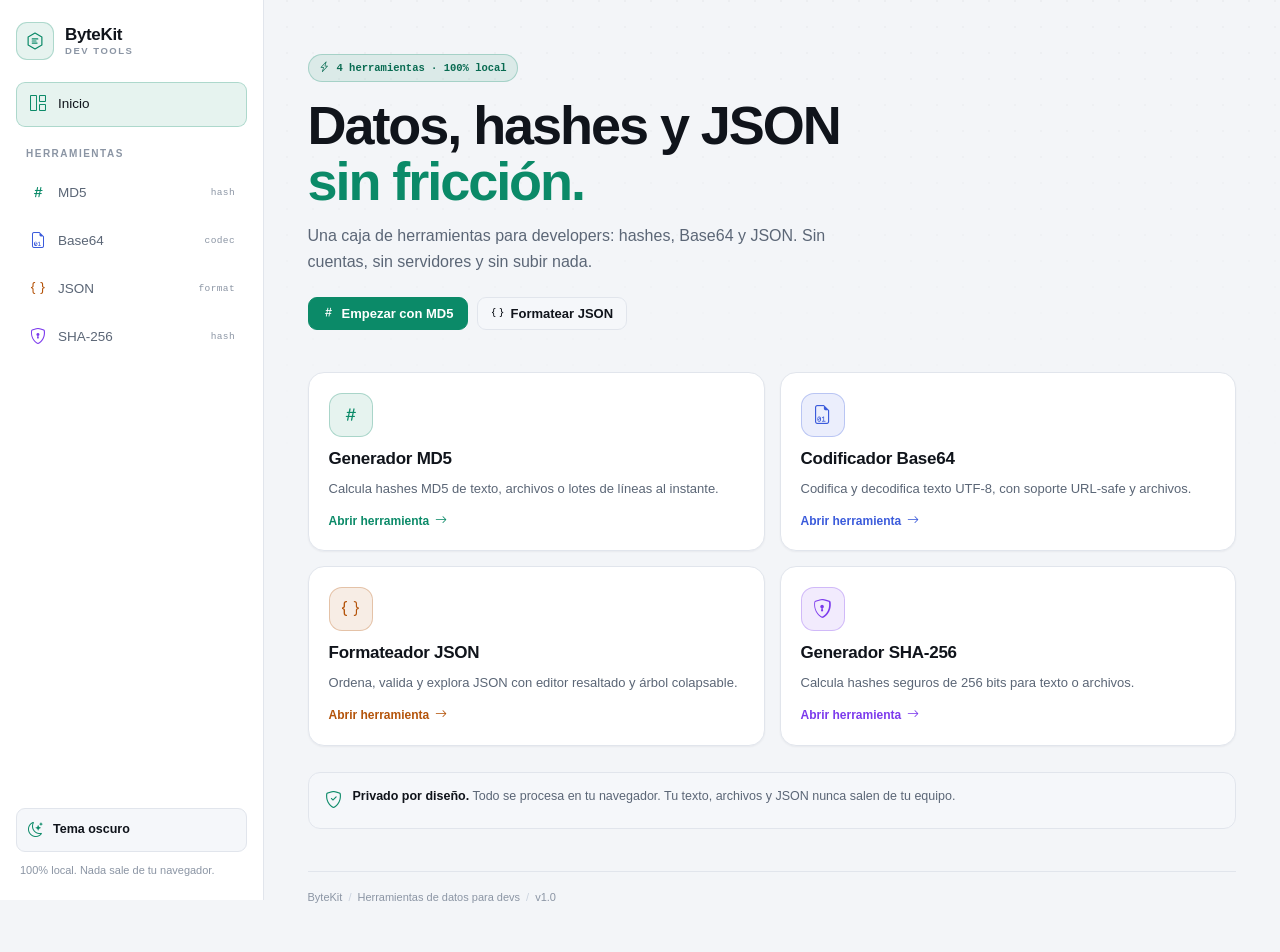
==== index.html @ 58269cba "terminado" ====
<!doctype html>
<html lang="es" data-bs-theme="dark">
<head>
  <meta charset="utf-8">
  <meta name="viewport" content="width=device-width, initial-scale=1">
  <title>ByteKit · Herramientas de datos para devs</title>
  <meta name="description" content="MD5, Base64, JSON y SHA-256 en una sola caja de herramientas. Rápida, privada y 100% en tu navegador.">
  <script>
    (function () {
      try {
        var t = localStorage.getItem('bytekit:theme');
        if (t !== 'dark' && t !== 'light') {
          t = window.matchMedia && window.matchMedia('(prefers-color-scheme: dark)').matches ? 'dark' : 'light';
        }
        document.documentElement.setAttribute('data-bs-theme', t);
      } catch (e) {}
    })();
  </script>
  <link rel="icon" href="assets/favicon.svg" type="image/svg+xml">
  <link href="https://cdn.jsdelivr.net/npm/bootstrap@5.3.3/dist/css/bootstrap.min.css" rel="stylesheet">
  <link href="https://cdn.jsdelivr.net/npm/bootstrap-icons@1.11.3/font/bootstrap-icons.min.css" rel="stylesheet">
  <link rel="stylesheet" href="assets/css/styles.css">
</head>
<body class="tool-home">
  <div class="app-shell">
    <aside class="app-sidebar offcanvas-lg offcanvas-start" tabindex="-1" id="sidebar" aria-label="Navegación principal">
      <div class="offcanvas-header">
        <a class="brand" href="index.html" aria-label="ByteKit inicio">
          <svg class="brand-logo" viewBox="0 0 64 64" aria-hidden="true">
            <path d="M32 9 52 20.5v23L32 55 12 43.5v-23L32 9Z" fill="none" stroke="currentColor" stroke-width="3.5" stroke-linejoin="round"/>
            <path d="M24 26h16M24 32h11M24 38h14" stroke="currentColor" stroke-width="3.5" stroke-linecap="round"/>
          </svg>
          <span class="brand-text">ByteKit<small>Dev tools</small></span>
        </a>
        <button type="button" class="btn-close ms-auto" data-bs-dismiss="offcanvas" data-bs-target="#sidebar" aria-label="Cerrar menú"></button>
      </div>
      <div class="offcanvas-body">
        <a class="brand d-none d-lg-flex" href="index.html" aria-label="ByteKit inicio">
          <svg class="brand-logo" viewBox="0 0 64 64" aria-hidden="true">
            <path d="M32 9 52 20.5v23L32 55 12 43.5v-23L32 9Z" fill="none" stroke="currentColor" stroke-width="3.5" stroke-linejoin="round"/>
            <path d="M24 26h16M24 32h11M24 38h14" stroke="currentColor" stroke-width="3.5" stroke-linecap="round"/>
          </svg>
          <span class="brand-text">ByteKit<small>Dev tools</small></span>
        </a>

        <nav class="tool-nav" aria-label="Herramientas">
          <a class="tool-link active" href="index.html" aria-current="page">
            <i class="bi bi-grid-1x2"></i><span>Inicio</span>
          </a>
          <div class="nav-label">Herramientas</div>
          <a class="tool-link tool-md5" href="md5.html">
            <i class="bi bi-hash"></i><span>MD5</span><span class="tool-tag">hash</span>
          </a>
          <a class="tool-link tool-base64" href="base64.html">
            <i class="bi bi-file-earmark-binary"></i><span>Base64</span><span class="tool-tag">codec</span>
          </a>
          <a class="tool-link tool-json" href="json.html">
            <i class="bi bi-braces"></i><span>JSON</span><span class="tool-tag">format</span>
          </a>
          <a class="tool-link tool-sha256" href="sha256.html">
            <i class="bi bi-shield-lock"></i><span>SHA-256</span><span class="tool-tag">hash</span>
          </a>
        </nav>

        <div class="sidebar-footer">
          <button class="theme-toggle" type="button" data-theme-toggle>
            <i class="bi bi-sun" data-theme-icon></i>
            <span data-theme-label>Tema claro</span>
          </button>
          <p class="sidebar-note">100% local. Nada sale de tu navegador.</p>
        </div>
      </div>
    </aside>

    <div class="mobile-topbar">
      <button class="icon-btn" type="button" data-bs-toggle="offcanvas" data-bs-target="#sidebar" aria-controls="sidebar" aria-label="Abrir menú">
        <i class="bi bi-list"></i>
      </button>
      <a class="brand-compact" href="index.html">ByteKit</a>
      <button class="icon-btn" type="button" data-theme-toggle aria-label="Cambiar tema">
        <i class="bi bi-sun" data-theme-icon></i>
      </button>
    </div>

    <main class="app-main">
      <section class="hub-hero">
        <span class="hub-kicker"><i class="bi bi-lightning-charge"></i> 4 herramientas · 100% local</span>
        <h1>Datos, hashes y JSON<br><span>sin fricción.</span></h1>
        <p>Una caja de herramientas para developers: hashes, Base64 y JSON. Sin cuentas, sin servidores y sin subir nada.</p>
        <div class="hub-actions">
          <a class="btn-accent" href="md5.html"><i class="bi bi-hash"></i> Empezar con MD5</a>
          <a class="btn-soft" href="json.html"><i class="bi bi-braces"></i> Formatear JSON</a>
        </div>
      </section>

      <section class="hub-grid" aria-label="Herramientas">
        <a class="hub-card tool-md5" href="md5.html">
          <span class="tool-icon"><i class="bi bi-hash"></i></span>
          <h2>Generador MD5</h2>
          <p>Calcula hashes MD5 de texto, archivos o lotes de líneas al instante.</p>
          <span class="hub-cta">Abrir herramienta <i class="bi bi-arrow-right"></i></span>
        </a>

        <a class="hub-card tool-base64" href="base64.html">
          <span class="tool-icon"><i class="bi bi-file-earmark-binary"></i></span>
          <h2>Codificador Base64</h2>
          <p>Codifica y decodifica texto UTF-8, con soporte URL-safe y archivos.</p>
          <span class="hub-cta">Abrir herramienta <i class="bi bi-arrow-right"></i></span>
        </a>

        <a class="hub-card tool-json" href="json.html">
          <span class="tool-icon"><i class="bi bi-braces"></i></span>
          <h2>Formateador JSON</h2>
          <p>Ordena, valida y explora JSON con editor resaltado y árbol colapsable.</p>
          <span class="hub-cta">Abrir herramienta <i class="bi bi-arrow-right"></i></span>
        </a>

        <a class="hub-card tool-sha256" href="sha256.html">
          <span class="tool-icon"><i class="bi bi-shield-lock"></i></span>
          <h2>Generador SHA-256</h2>
          <p>Calcula hashes seguros de 256 bits para texto o archivos.</p>
          <span class="hub-cta">Abrir herramienta <i class="bi bi-arrow-right"></i></span>
        </a>
      </section>

      <div class="privacy-strip">
        <i class="bi bi-shield-check"></i>
        <div><strong>Privado por diseño.</strong> Todo se procesa en tu navegador. Tu texto, archivos y JSON nunca salen de tu equipo.</div>
      </div>

      <footer class="app-footer">
        <span>ByteKit</span><span class="sep">/</span>
        <span>Herramientas de datos para devs</span><span class="sep">/</span>
        <span>v1.0</span>
      </footer>
    </main>
  </div>

  <script src="https://cdn.jsdelivr.net/npm/bootstrap@5.3.3/dist/js/bootstrap.bundle.min.js"></script>
  <script src="assets/js/common.js"></script>
</body>
</html>
---- assets/css/styles.css ----
/* =========================================================
   ByteKit · design tokens
   ========================================================= */
:root {
  --font-sans: -apple-system, BlinkMacSystemFont, "Segoe UI", Roboto,
    "Helvetica Neue", Arial, sans-serif;
  --font-mono: ui-monospace, SFMono-Regular, "SF Mono", Menlo, Consolas,
    "Liberation Mono", monospace;

  --bg: #f3f5f8;
  --surface: #ffffff;
  --surface-2: #f5f7fa;
  --surface-3: #eceff4;
  --border: #e1e5ec;
  --border-strong: #cbd3df;

  --text: #10141b;
  --muted: #5b6676;
  --faint: #8b95a4;

  --accent: #0b8a68;
  --accent-strong: #086b51;
  --accent-soft: rgba(11, 138, 104, 0.1);
  --accent-border: rgba(11, 138, 104, 0.26);
  --accent-contrast: #ffffff;

  --code-bg: #f7f9fc;

  --danger: #c92a2a;
  --danger-soft: rgba(201, 42, 42, 0.09);
  --danger-border: rgba(201, 42, 42, 0.24);

  --json-key: #0b6bcb;
  --json-string: #0b7a53;
  --json-number: #b45309;
  --json-bool: #7c3aed;
  --json-null: #6b7280;

  --grid-dot: rgba(16, 20, 27, 0.11);

  --shadow-sm: 0 1px 2px rgba(16, 24, 40, 0.05);
  --shadow-md: 0 18px 44px rgba(16, 24, 40, 0.11);

  --radius: 14px;
  --radius-sm: 10px;
}

[data-bs-theme="dark"] {
  --bg: #080a0e;
  --surface: #0f1218;
  --surface-2: #151922;
  --surface-3: #1c212b;
  --border: #232a35;
  --border-strong: #333c4a;

  --text: #e9edf3;
  --muted: #98a2b3;
  --faint: #6b7688;

  --accent: #2ee6a8;
  --accent-strong: #62f0c3;
  --accent-soft: rgba(46, 230, 168, 0.1);
  --accent-border: rgba(46, 230, 168, 0.27);
  --accent-contrast: #04130e;

  --code-bg: #0b0e13;

  --danger: #ff7b7b;
  --danger-soft: rgba(255, 123, 123, 0.1);
  --danger-border: rgba(255, 123, 123, 0.26);

  --json-key: #7cc4ff;
  --json-string: #5be3ad;
  --json-number: #ffc46b;
  --json-bool: #c3a6ff;
  --json-null: #98a2b3;

  --grid-dot: rgba(233, 237, 243, 0.09);

  --shadow-sm: 0 1px 2px rgba(0, 0, 0, 0.32);
  --shadow-md: 0 22px 54px rgba(0, 0, 0, 0.42);
}

/* Per-tool accents */
.tool-md5 {
  --tool: #0b8a68;
  --tool-soft: rgba(11, 138, 104, 0.1);
  --tool-border: rgba(11, 138, 104, 0.28);
}
.tool-base64 {
  --tool: #3b5bdb;
  --tool-soft: rgba(59, 91, 219, 0.1);
  --tool-border: rgba(59, 91, 219, 0.28);
}
.tool-json {
  --tool: #b45309;
  --tool-soft: rgba(180, 83, 9, 0.1);
  --tool-border: rgba(180, 83, 9, 0.28);
}
.tool-sha256 {
  --tool: #7c3aed;
  --tool-soft: rgba(124, 58, 237, 0.1);
  --tool-border: rgba(124, 58, 237, 0.28);
}

[data-bs-theme="dark"] .tool-md5 {
  --tool: #2ee6a8;
  --tool-soft: rgba(46, 230, 168, 0.11);
  --tool-border: rgba(46, 230, 168, 0.3);
}
[data-bs-theme="dark"] .tool-base64 {
  --tool: #8fa8ff;
  --tool-soft: rgba(143, 168, 255, 0.11);
  --tool-border: rgba(143, 168, 255, 0.3);
}
[data-bs-theme="dark"] .tool-json {
  --tool: #f5b544;
  --tool-soft: rgba(245, 181, 68, 0.1);
  --tool-border: rgba(245, 181, 68, 0.28);
}
[data-bs-theme="dark"] .tool-sha256 {
  --tool: #b49bff;
  --tool-soft: rgba(180, 155, 255, 0.11);
  --tool-border: rgba(180, 155, 255, 0.3);
}

/* =========================================================
   Base
   ========================================================= */
*,
*::before,
*::after {
  box-sizing: border-box;
}

html {
  scroll-behavior: smooth;
}

body {
  min-height: 100vh;
  margin: 0;
  background: var(--bg);
  color: var(--text);
  font-family: var(--font-sans);
  font-size: 15px;
  line-height: 1.55;
  -webkit-font-smoothing: antialiased;
  text-rendering: optimizeLegibility;
  overflow-x: hidden;
}

body::before {
  content: "";
  position: fixed;
  inset: 0;
  z-index: 0;
  pointer-events: none;
  background-image: radial-gradient(circle at 1px 1px, var(--grid-dot) 1px, transparent 0);
  background-size: 26px 26px;
  opacity: 0.34;
  -webkit-mask-image: linear-gradient(to bottom, rgba(0, 0, 0, 0.75), transparent 58%);
  mask-image: linear-gradient(to bottom, rgba(0, 0, 0, 0.75), transparent 58%);
}

::selection {
  background: var(--accent-soft);
  color: var(--text);
}

:focus-visible {
  outline: 2px solid var(--accent);
  outline-offset: 2px;
}

h1,
h2,
h3,
p {
  margin-top: 0;
}

a {
  color: var(--accent);
}

code,
kbd,
pre,
samp {
  font-family: var(--font-mono);
}

kbd {
  padding: 2px 6px;
  border: 1px solid var(--border);
  border-bottom-width: 2px;
  border-radius: 5px;
  background: var(--surface-2);
  color: var(--muted);
  font-size: 11px;
}

/* =========================================================
   Shell
   ========================================================= */
.app-shell {
  position: relative;
  z-index: 1;
  display: flex;
  min-height: 100vh;
}

.app-sidebar {
  width: 264px;
  flex: 0 0 264px;
  background: var(--surface) !important;
  border-right: 1px solid var(--border);
}

.app-sidebar .offcanvas-body {
  display: flex;
  flex-direction: column;
  gap: 22px;
  height: 100%;
  padding: 22px 16px;
}

.app-sidebar .offcanvas-header {
  display: none;
}

.brand {
  display: flex;
  align-items: center;
  gap: 11px;
  color: var(--text);
  text-decoration: none;
}

.brand-logo {
  width: 38px;
  height: 38px;
  flex: none;
  padding: 7px;
  border: 1px solid var(--accent-border);
  border-radius: 11px;
  background: var(--accent-soft);
  color: var(--accent);
}

.brand-text {
  display: flex;
  flex-direction: column;
  font-size: 17px;
  font-weight: 700;
  letter-spacing: -0.02em;
  line-height: 1.05;
}

.brand-text small {
  margin-top: 2px;
  color: var(--faint);
  font-size: 9.5px;
  font-weight: 600;
  letter-spacing: 0.16em;
  text-transform: uppercase;
}

.tool-nav {
  display: flex;
  flex-direction: column;
  gap: 3px;
}

.nav-label {
  margin: 16px 10px 7px;
  color: var(--faint);
  font-size: 10px;
  font-weight: 700;
  letter-spacing: 0.15em;
  text-transform: uppercase;
}

.tool-link {
  display: flex;
  align-items: center;
  gap: 11px;
  padding: 9px 11px;
  border: 1px solid transparent;
  border-radius: 9px;
  color: var(--muted);
  font-size: 13.5px;
  font-weight: 500;
  text-decoration: none;
  transition: background 0.15s ease, color 0.15s ease;
}

.tool-link .bi {
  width: 19px;
  text-align: center;
  color: var(--tool, var(--faint));
  font-size: 16px;
}

.tool-link:hover {
  background: var(--surface-2);
  color: var(--text);
}

.tool-link.active {
  background: var(--tool-soft, var(--accent-soft));
  border-color: var(--tool-border, var(--accent-border));
  color: var(--text);
}

.tool-link.active .bi {
  color: var(--tool, var(--accent));
}

.tool-tag {
  margin-left: auto;
  color: var(--faint);
  font-family: var(--font-mono);
  font-size: 9.5px;
  letter-spacing: 0.04em;
}

.sidebar-footer {
  display: flex;
  flex-direction: column;
  gap: 10px;
  margin-top: auto;
}

.theme-toggle {
  display: flex;
  align-items: center;
  gap: 10px;
  width: 100%;
  padding: 9px 11px;
  border: 1px solid var(--border);
  border-radius: 9px;
  background: var(--surface-2);
  color: var(--text);
  font-size: 12.5px;
  font-weight: 600;
  cursor: pointer;
  transition: border-color 0.15s ease, background 0.15s ease;
}

.theme-toggle:hover {
  border-color: var(--border-strong);
}

.theme-toggle .bi {
  color: var(--accent);
  font-size: 15px;
}

.sidebar-note {
  margin: 0;
  padding: 0 4px;
  color: var(--faint);
  font-size: 11px;
  line-height: 1.5;
}

.mobile-topbar {
  display: none;
}

.app-main {
  flex: 1;
  width: 100%;
  min-width: 0;
  max-width: 1360px;
  margin: 0 auto;
  padding: 36px clamp(18px, 3.4vw, 52px) 46px;
}

/* =========================================================
   Tool header
   ========================================================= */
.tool-header {
  display: flex;
  flex-wrap: wrap;
  align-items: flex-start;
  gap: 15px;
  margin-bottom: 26px;
}

.tool-icon {
  display: grid;
  place-items: center;
  width: 52px;
  height: 52px;
  flex: none;
  border: 1px solid var(--tool-border, var(--accent-border));
  border-radius: 15px;
  background: var(--tool-soft, var(--accent-soft));
  color: var(--tool, var(--accent));
  font-size: 23px;
}

.tool-header-copy {
  min-width: 0;
  flex: 1;
}

.eyebrow {
  margin-bottom: 4px;
  color: var(--faint);
  font-size: 10.5px;
  font-weight: 700;
  letter-spacing: 0.15em;
  text-transform: uppercase;
}

.tool-header h1 {
  margin: 0;
  font-size: clamp(26px, 3vw, 33px);
  font-weight: 700;
  letter-spacing: -0.025em;
  line-height: 1.1;
}

.tool-header p {
  max-width: 68ch;
  margin: 7px 0 0;
  color: var(--muted);
  font-size: 14px;
}

.tool-badges {
  display: flex;
  flex-wrap: wrap;
  gap: 7px;
  margin-left: auto;
  padding-top: 4px;
}

.badge-soft {
  padding: 5px 9px;
  border: 1px solid var(--border);
  border-radius: 999px;
  background: var(--surface-2);
  color: var(--muted);
  font-family: var(--font-mono);
  font-size: 10.5px;
  white-space: nowrap;
}

/* =========================================================
   Layout
   ========================================================= */
.workspace {
  display: grid;
  grid-template-columns: minmax(0, 1fr) minmax(0, 1fr);
  gap: 18px;
  align-items: start;
}

.workspace-wide {
  grid-template-columns: minmax(0, 1.12fr) minmax(0, 0.88fr);
}

@media (max-width: 1199.98px) {
  .workspace,
  .workspace-wide {
    grid-template-columns: 1fr;
  }
}

.panel {
  display: flex;
  flex-direction: column;
  min-width: 0;
  overflow: hidden;
  border: 1px solid var(--border);
  border-radius: var(--radius);
  background: var(--surface);
  box-shadow: var(--shadow-sm);
}

.panel-head {
  display: flex;
  flex-wrap: wrap;
  align-items: center;
  gap: 8px 10px;
  padding: 13px 17px;
  border-bottom: 1px solid var(--border);
  background: var(--surface);
}

.panel-title {
  margin: 0;
  color: var(--muted);
  font-size: 11px;
  font-weight: 700;
  letter-spacing: 0.09em;
  text-transform: uppercase;
}

.panel-actions {
  display: flex;
  flex-wrap: wrap;
  align-items: center;
  gap: 6px;
  margin-left: auto;
}

.panel-body {
  display: flex;
  flex-direction: column;
  gap: 14px;
  padding: 17px;
}

.panel-foot {
  display: flex;
  align-items: center;
  gap: 8px;
  flex-wrap: wrap;
  padding: 11px 17px;
  border-top: 1px solid var(--border);
  background: var(--surface-2);
  color: var(--faint);
  font-size: 11.5px;
}

/* =========================================================
   Buttons
   ========================================================= */
.btn-accent,
.btn-soft,
.btn-ghost,
.btn-danger-soft {
  display: inline-flex;
  align-items: center;
  justify-content: center;
  gap: 7px;
  padding: 8px 13px;
  border: 1px solid transparent;
  border-radius: 9px;
  font-family: var(--font-sans);
  font-size: 13px;
  font-weight: 600;
  line-height: 1.2;
  text-decoration: none;
  cursor: pointer;
  transition: background 0.15s ease, border-color 0.15s ease, color 0.15s ease,
    transform 0.1s ease;
}

.btn-accent {
  border-color: var(--accent);
  background: var(--accent);
  color: var(--accent-contrast);
}

.btn-accent:hover {
  border-color: var(--accent-strong);
  background: var(--accent-strong);
}

.btn-accent:active,
.btn-soft:active {
  transform: translateY(1px);
}

.btn-soft {
  border-color: var(--border);
  background: var(--surface-2);
  color: var(--text);
}

.btn-soft:hover {
  border-color: var(--border-strong);
  background: var(--surface-3);
}

.btn-ghost {
  background: transparent;
  color: var(--muted);
}

.btn-ghost:hover {
  background: var(--surface-2);
  color: var(--text);
}

.btn-danger-soft {
  background: var(--danger-soft);
  color: var(--danger);
}

.btn-danger-soft:hover {
  border-color: var(--danger-border);
}

.btn-sm {
  padding: 6px 10px;
  font-size: 12px;
}

.btn-accent:disabled,
.btn-soft:disabled,
.btn-ghost:disabled {
  opacity: 0.45;
  cursor: not-allowed;
}

.icon-btn {
  display: inline-grid;
  place-items: center;
  width: 36px;
  height: 36px;
  flex: none;
  padding: 0;
  border: 1px solid var(--border);
  border-radius: 9px;
  background: var(--surface);
  color: var(--muted);
  font-size: 15px;
  cursor: pointer;
  transition: background 0.15s ease, border-color 0.15s ease, color 0.15s ease;
}

.icon-btn:hover {
  border-color: var(--border-strong);
  background: var(--surface-2);
  color: var(--text);
}

.icon-btn.copied {
  border-color: var(--accent-border);
  background: var(--accent-soft);
  color: var(--accent-strong);
}

.icon-btn:disabled {
  opacity: 0.38;
  cursor: not-allowed;
}

.icon-btn.xs {
  width: 28px;
  height: 28px;
  border-color: transparent;
  background: transparent;
  font-size: 13px;
}

.icon-btn.xs:hover {
  background: var(--surface-3);
}

/* =========================================================
   Forms
   ========================================================= */
.field {
  width: 100%;
  min-height: 0;
  padding: 11px 13px;
  border: 1px solid var(--border);
  border-radius: var(--radius-sm);
  background: var(--code-bg);
  color: var(--text);
  font-family: var(--font-mono);
  font-size: 13.5px;
  line-height: 1.65;
  resize: vertical;
  transition: border-color 0.15s ease, box-shadow 0.15s ease;
}

textarea.field {
  min-height: 210px;
}

input.field {
  height: 40px;
  padding: 8px 12px;
  font-size: 12.5px;
}

.field::placeholder {
  color: var(--faint);
  font-family: var(--font-sans);
}

.field:focus {
  outline: none;
  border-color: var(--accent);
  box-shadow: 0 0 0 3px var(--accent-soft);
}

.field[readonly] {
  color: var(--text);
}

.field:disabled {
  opacity: 0.6;
}

.field-error {
  border-color: var(--danger-border) !important;
}

.form-check-label {
  color: var(--muted);
  font-size: 12.5px;
  cursor: pointer;
}

.form-check-input {
  cursor: pointer;
}

.form-check-input:checked {
  border-color: var(--accent);
  background-color: var(--accent);
}

.form-check-input:focus {
  border-color: var(--accent);
  box-shadow: 0 0 0 3px var(--accent-soft);
}

.option-row {
  display: flex;
  flex-wrap: wrap;
  align-items: center;
  justify-content: space-between;
  gap: 10px 14px;
}

.option-group {
  display: flex;
  flex-wrap: wrap;
  align-items: center;
  gap: 9px 14px;
}

.meta {
  color: var(--faint);
  font-family: var(--font-mono);
  font-size: 11.5px;
  font-variant-numeric: tabular-nums;
}

.meta b {
  color: var(--muted);
  font-weight: 600;
}

/* Segmented control */
.segmented {
  display: inline-flex;
  gap: 2px;
  padding: 3px;
  border: 1px solid var(--border);
  border-radius: var(--radius-sm);
  background: var(--surface-2);
}

.segmented button {
  display: inline-flex;
  align-items: center;
  gap: 6px;
  padding: 6px 12px;
  border: 0;
  border-radius: 7px;
  background: transparent;
  color: var(--muted);
  font-family: var(--font-sans);
  font-size: 12.5px;
  font-weight: 600;
  white-space: nowrap;
  cursor: pointer;
  transition: background 0.15s ease, color 0.15s ease;
}

.segmented button:hover {
  color: var(--text);
}

.segmented button.active {
  background: var(--surface);
  color: var(--text);
  box-shadow: var(--shadow-sm);
}

.select-inline {
  height: 32px;
  padding: 4px 26px 4px 9px;
  border: 1px solid var(--border);
  border-radius: 8px;
  background: var(--surface-2);
  color: var(--muted);
  font-family: var(--font-sans);
  font-size: 11.5px;
  cursor: pointer;
}

.select-inline:focus {
  outline: none;
  border-color: var(--accent);
  box-shadow: 0 0 0 3px var(--accent-soft);
}

/* =========================================================
   Result
   ========================================================= */
.result-box {
  display: flex;
  align-items: center;
  min-height: 106px;
  padding: 17px 18px;
  border: 1px solid var(--border);
  border-radius: 12px;
  background: var(--code-bg);
  font-family: var(--font-mono);
  font-size: clamp(15px, 1.7vw, 19px);
  letter-spacing: 0.035em;
  line-height: 1.65;
  word-break: break-all;
  transition: border-color 0.2s ease, box-shadow 0.2s ease;
}

.result-box.has-value {
  border-color: var(--accent-border);
  box-shadow: 0 0 0 3px var(--accent-soft);
}

.result-box.empty {
  color: var(--faint);
  font-family: var(--font-sans);
  font-size: 12.5px;
  letter-spacing: 0;
  line-height: 1.5;
}

.hash-groups {
  display: flex;
  flex-wrap: wrap;
  gap: 0 0.55em;
}

.hash-groups span {
  white-space: nowrap;
}

.compare-row {
  display: flex;
  flex-wrap: wrap;
  align-items: center;
  gap: 8px;
}

.compare-row .field {
  min-width: 150px;
  flex: 1;
}

.status {
  display: inline-flex;
  align-items: center;
  gap: 6px;
  padding: 4px 9px;
  border: 1px solid transparent;
  border-radius: 999px;
  font-size: 11.5px;
  font-weight: 600;
  white-space: nowrap;
}

.status.ok {
  border-color: var(--accent-border);
  background: var(--accent-soft);
  color: var(--accent-strong);
}

.status.err {
  border-color: var(--danger-border);
  background: var(--danger-soft);
  color: var(--danger);
}

.status.idle {
  border-color: var(--border);
  background: var(--surface-2);
  color: var(--faint);
}

/* =========================================================
   Dropzone / files
   ========================================================= */
.dropzone {
  display: flex;
  flex-direction: column;
  align-items: center;
  justify-content: center;
  gap: 7px;
  padding: 30px 18px;
  border: 1.5px dashed var(--border-strong);
  border-radius: 12px;
  background: var(--surface-2);
  color: var(--muted);
  text-align: center;
  cursor: pointer;
  transition: background 0.15s ease, border-color 0.15s ease, color 0.15s ease;
}

.dropzone .bi {
  color: var(--faint);
  font-size: 26px;
}

.dropzone strong {
  color: var(--text);
  font-weight: 600;
}

.dropzone small {
  color: var(--faint);
  font-size: 11px;
}

.dropzone:hover,
.dropzone.dragover {
  border-color: var(--accent);
  background: var(--accent-soft);
  color: var(--accent-strong);
}

.dropzone:hover .bi,
.dropzone.dragover .bi {
  color: var(--accent);
}

.file-meta {
  display: flex;
  align-items: center;
  gap: 10px;
  padding: 10px 12px;
  border: 1px solid var(--border);
  border-radius: var(--radius-sm);
  background: var(--surface-2);
  font-size: 12px;
}

.file-meta > .bi {
  flex: none;
  color: var(--accent);
  font-size: 18px;
}

.file-meta .file-main {
  min-width: 0;
  flex: 1;
}

.file-meta .file-name {
  overflow: hidden;
  color: var(--text);
  font-weight: 600;
  text-overflow: ellipsis;
  white-space: nowrap;
}

.file-meta .file-sub {
  color: var(--faint);
  font-family: var(--font-mono);
  font-size: 10.5px;
}

.file-thumb {
  width: 42px;
  height: 42px;
  flex: none;
  border: 1px solid var(--border);
  border-radius: 8px;
  background: var(--surface-3);
  object-fit: cover;
}

.progress-line {
  height: 5px;
  overflow: hidden;
  border-radius: 999px;
  background: var(--surface-3);
}

.progress-line > span {
  display: block;
  width: 0;
  height: 100%;
  border-radius: inherit;
  background: var(--accent);
  transition: width 0.15s ease;
}

/* =========================================================
   Disclosure / history / batch
   ========================================================= */
.disclosure {
  margin-top: 1px;
  padding-top: 12px;
  border-top: 1px solid var(--border);
}

.disclosure summary {
  display: flex;
  align-items: center;
  gap: 8px;
  color: var(--muted);
  font-size: 12px;
  font-weight: 600;
  list-style: none;
  cursor: pointer;
  user-select: none;
}

.disclosure summary::-webkit-details-marker {
  display: none;
}

.disclosure summary::before {
  content: "›";
  display: inline-block;
  color: var(--faint);
  font-size: 16px;
  line-height: 1;
  transition: transform 0.15s ease;
}

.disclosure[open] summary::before {
  transform: rotate(90deg);
}

.disclosure .count {
  padding: 1px 7px;
  border: 1px solid var(--border);
  border-radius: 999px;
  color: var(--faint);
  font-family: var(--font-mono);
  font-size: 10px;
}

.disclosure-body {
  padding-top: 10px;
}

.history-list {
  display: flex;
  flex-direction: column;
  gap: 6px;
  max-height: 238px;
  overflow: auto;
  padding-right: 2px;
}

.history-item {
  display: flex;
  align-items: center;
  gap: 8px;
  min-width: 0;
  padding: 7px 9px;
  border: 1px solid var(--border);
  border-radius: 9px;
  background: var(--surface-2);
}

.history-item .hist-main {
  min-width: 0;
  flex: 1;
}

.history-item .hist-preview {
  overflow: hidden;
  color: var(--muted);
  font-size: 11.5px;
  text-overflow: ellipsis;
  white-space: nowrap;
}

.history-item .hist-hash {
  overflow: hidden;
  color: var(--text);
  font-family: var(--font-mono);
  font-size: 11px;
  text-overflow: ellipsis;
  white-space: nowrap;
}

.history-item .hist-time {
  flex: none;
  color: var(--faint);
  font-size: 10px;
  font-variant-numeric: tabular-nums;
}

.empty-note {
  padding: 26px 14px;
  border: 1px dashed var(--border);
  border-radius: var(--radius-sm);
  background: var(--surface-2);
  color: var(--faint);
  font-size: 12px;
  text-align: center;
}

.table-scroll {
  max-height: 286px;
  overflow: auto;
  border: 1px solid var(--border);
  border-radius: var(--radius-sm);
}

.bk-table {
  width: 100%;
  border-collapse: collapse;
  font-size: 12px;
}

.bk-table th {
  position: sticky;
  top: 0;
  z-index: 1;
  padding: 8px 10px;
  border-bottom: 1px solid var(--border);
  background: var(--surface-2);
  color: var(--faint);
  font-size: 10px;
  font-weight: 700;
  letter-spacing: 0.08em;
  text-align: left;
  text-transform: uppercase;
}

.bk-table td {
  padding: 7px 10px;
  border-bottom: 1px solid var(--border);
  vertical-align: middle;
}

.bk-table tr:last-child td {
  border-bottom: 0;
}

.bk-table .line-no {
  width: 34px;
  color: var(--faint);
  font-variant-numeric: tabular-nums;
  text-align: right;
}

.bk-table .line-text {
  max-width: 190px;
  overflow: hidden;
  color: var(--muted);
  text-overflow: ellipsis;
  white-space: nowrap;
}

.bk-table .line-hash {
  color: var(--text);
  font-family: var(--font-mono);
  font-size: 10.5px;
  word-break: break-all;
}

/* =========================================================
   Alerts / notes
   ========================================================= */
.error-box {
  display: flex;
  gap: 9px;
  padding: 10px 12px;
  border: 1px solid var(--danger-border);
  border-radius: var(--radius-sm);
  background: var(--danger-soft);
  color: var(--danger);
  font-size: 12px;
  line-height: 1.5;
}

.error-box .bi {
  flex: none;
  margin-top: 1px;
}

.note {
  display: flex;
  align-items: flex-start;
  gap: 9px;
  margin: 0;
  padding: 10px 12px;
  border: 1px solid var(--border);
  border-radius: var(--radius-sm);
  background: var(--surface-2);
  color: var(--muted);
  font-size: 11.5px;
  line-height: 1.55;
}

.note .bi {
  flex: none;
  margin-top: 1px;
  color: var(--accent);
}

.note strong {
  color: var(--text);
}

/* =========================================================
   JSON tool
   ========================================================= */
.editor-shell {
  display: flex;
  flex-direction: column;
  height: clamp(430px, 62vh, 680px);
  overflow: hidden;
  border: 1px solid var(--border);
  border-radius: 12px;
  background: var(--code-bg);
  transition: border-color 0.15s ease, box-shadow 0.15s ease;
}

.editor-shell:focus-within {
  border-color: var(--accent);
  box-shadow: 0 0 0 3px var(--accent-soft);
}

.editor-shell .CodeMirror {
  flex: 1;
  height: 100%;
}

.editor-shell > textarea {
  flex: 1;
  min-height: 0;
  padding: 14px;
  border: 0;
  background: transparent;
  color: var(--text);
  font-family: var(--font-mono);
  font-size: 13.5px;
  line-height: 1.65;
  resize: none;
}

.editor-shell > textarea:focus {
  outline: none;
}

.cm-s-bytekit.CodeMirror {
  height: 100%;
  background: var(--code-bg);
  color: var(--text);
  font-family: var(--font-mono);
  font-size: 13.5px;
  line-height: 1.65;
}

.cm-s-bytekit .CodeMirror-gutters {
  border-right: 1px solid var(--border);
  background: var(--code-bg);
}

.cm-s-bytekit .CodeMirror-linenumber {
  color: var(--faint);
  font-size: 11px;
}

.cm-s-bytekit .CodeMirror-cursor {
  border-left: 2px solid var(--accent);
}

.cm-s-bytekit .CodeMirror-activeline-background {
  background: var(--surface-2) !important;
}

.cm-s-bytekit .CodeMirror-activeline-gutter {
  background: var(--surface-2);
}

.cm-s-bytekit div.CodeMirror-selected,
.cm-s-bytekit .CodeMirror-line::selection,
.cm-s-bytekit .CodeMirror-line > span::selection,
.cm-s-bytekit .CodeMirror-line > span > span::selection {
  background: var(--accent-soft);
}

.cm-s-bytekit .cm-property {
  color: var(--json-key);
}

.cm-s-bytekit .cm-string,
.cm-s-bytekit .cm-string-2 {
  color: var(--json-string);
}

.cm-s-bytekit .cm-number {
  color: var(--json-number);
}

.cm-s-bytekit .cm-atom,
.cm-s-bytekit .cm-keyword {
  color: var(--json-bool);
}

.cm-s-bytekit .cm-punctuation,
.cm-s-bytekit .cm-bracket {
  color: var(--muted);
}

.cm-s-bytekit .cm-json-error {
  border-bottom: 2px solid var(--danger);
  background: var(--danger-soft);
}

.cm-s-bytekit .CodeMirror-matchingbracket {
  border-bottom: 1px solid var(--accent);
  color: var(--accent) !important;
}

.json-tree {
  min-height: 300px;
  max-height: 500px;
  overflow: auto;
  padding: 4px 2px;
  font-family: var(--font-mono);
  font-size: 12.5px;
  line-height: 1.75;
}

.json-tree ul {
  margin: 0;
  padding-left: 15px;
  border-left: 1px dashed var(--border);
  list-style: none;
}

.json-tree > details > ul {
  border-left: 0;
}

.json-tree li {
  margin: 0;
  padding: 0;
}

.json-tree details > summary {
  display: flex;
  align-items: center;
  gap: 5px;
  list-style: none;
  cursor: pointer;
  user-select: none;
}

.json-tree details > summary::-webkit-details-marker {
  display: none;
}

.json-tree details > summary::before {
  content: "▸";
  width: 10px;
  flex: none;
  color: var(--faint);
  font-size: 10px;
  transition: transform 0.12s ease;
}

.json-tree details[open] > summary::before {
  transform: rotate(90deg);
}

.json-tree .json-key {
  color: var(--json-key);
}

.json-tree .json-string {
  color: var(--json-string);
}

.json-tree .json-number {
  color: var(--json-number);
}

.json-tree .json-bool {
  color: var(--json-bool);
}

.json-tree .json-null {
  color: var(--json-null);
}

.json-tree .json-meta {
  color: var(--faint);
  font-size: 10.5px;
}

.json-tree .json-idx {
  color: var(--faint);
  font-size: 10.5px;
}

.json-tree .json-leaf {
  padding-left: 15px;
}

.code-out {
  max-height: 500px;
  margin: 0;
  padding: 14px;
  overflow: auto;
  border: 1px solid var(--border);
  border-radius: var(--radius-sm);
  background: var(--code-bg);
  color: var(--text);
  font-family: var(--font-mono);
  font-size: 12.5px;
  line-height: 1.65;
  white-space: pre-wrap;
  word-break: break-word;
}

.stat-row {
  display: flex;
  flex-wrap: wrap;
  gap: 6px;
}

.stat-chip {
  display: inline-flex;
  align-items: center;
  gap: 5px;
  padding: 4px 9px;
  border: 1px solid var(--border);
  border-radius: 999px;
  background: var(--surface-2);
  color: var(--muted);
  font-family: var(--font-mono);
  font-size: 10.5px;
  white-space: nowrap;
}

.stat-chip b {
  color: var(--text);
  font-weight: 600;
}

.json-tabs {
  margin-left: auto;
}

/* =========================================================
   Hub
   ========================================================= */
.hub-hero {
  max-width: 790px;
  padding: 18px 0 4px;
}

.hub-kicker {
  display: inline-flex;
  align-items: center;
  gap: 7px;
  padding: 5px 10px;
  border: 1px solid var(--accent-border);
  border-radius: 999px;
  background: var(--accent-soft);
  color: var(--accent-strong);
  font-family: var(--font-mono);
  font-size: 10.5px;
  font-weight: 600;
}

.hub-hero h1 {
  margin: 16px 0 14px;
  font-size: clamp(34px, 4.8vw, 54px);
  font-weight: 700;
  letter-spacing: -0.038em;
  line-height: 1.03;
}

.hub-hero h1 span {
  color: var(--accent);
}

.hub-hero p {
  max-width: 62ch;
  margin: 0;
  color: var(--muted);
  font-size: 16px;
  line-height: 1.6;
}

.hub-actions {
  display: flex;
  flex-wrap: wrap;
  gap: 9px;
  margin-top: 22px;
}

.hub-grid {
  display: grid;
  grid-template-columns: repeat(2, minmax(0, 1fr));
  gap: 15px;
  margin-top: 38px;
}

.hub-card {
  position: relative;
  display: flex;
  flex-direction: column;
  gap: 9px;
  overflow: hidden;
  padding: 20px;
  border: 1px solid var(--border);
  border-radius: 16px;
  background: var(--surface);
  box-shadow: var(--shadow-sm);
  color: var(--text);
  text-decoration: none;
  transition: transform 0.2s ease, border-color 0.2s ease, box-shadow 0.2s ease;
}

.hub-card::after {
  content: "";
  position: absolute;
  inset: 0;
  pointer-events: none;
  background: radial-gradient(420px 170px at 100% 0, var(--tool-soft), transparent 70%);
  opacity: 0;
  transition: opacity 0.2s ease;
}

.hub-card:hover {
  transform: translateY(-3px);
  border-color: var(--tool-border);
  box-shadow: var(--shadow-md);
}

.hub-card:hover::after {
  opacity: 1;
}

.hub-card .tool-icon {
  width: 44px;
  height: 44px;
  border-radius: 13px;
  font-size: 19px;
}

.hub-card h2 {
  margin: 3px 0 0;
  font-size: 17px;
  font-weight: 700;
  letter-spacing: -0.015em;
}

.hub-card p {
  flex: 1;
  margin: 0;
  color: var(--muted);
  font-size: 13px;
  line-height: 1.55;
}

.hub-cta {
  display: inline-flex;
  align-items: center;
  gap: 6px;
  margin-top: 4px;
  color: var(--tool);
  font-size: 12px;
  font-weight: 700;
}

.hub-cta .bi {
  transition: transform 0.2s ease;
}

.hub-card:hover .hub-cta .bi {
  transform: translateX(3px);
}

.privacy-strip {
  display: flex;
  align-items: flex-start;
  gap: 11px;
  margin-top: 26px;
  padding: 14px 16px;
  border: 1px solid var(--border);
  border-radius: 12px;
  background: var(--surface-2);
  color: var(--muted);
  font-size: 12.5px;
  line-height: 1.55;
}

.privacy-strip .bi {
  flex: none;
  margin-top: 1px;
  color: var(--accent);
  font-size: 17px;
}

.privacy-strip strong {
  color: var(--text);
}

/* =========================================================
   Footer
   ========================================================= */
.app-footer {
  display: flex;
  flex-wrap: wrap;
  align-items: center;
  gap: 6px;
  margin-top: 42px;
  padding-top: 17px;
  border-top: 1px solid var(--border);
  color: var(--faint);
  font-size: 11px;
}

.app-footer .sep {
  color: var(--border-strong);
}

.app-footer a {
  color: var(--muted);
  text-decoration: none;
}

.app-footer a:hover {
  color: var(--text);
}

/* =========================================================
   Toasts
   ========================================================= */
.toast-stack {
  position: fixed;
  right: 20px;
  bottom: 20px;
  z-index: 2100;
  display: flex;
  flex-direction: column;
  gap: 9px;
  max-width: min(340px, calc(100vw - 32px));
}

.bk-toast {
  display: flex;
  align-items: center;
  gap: 9px;
  padding: 11px 14px;
  border: 1px solid var(--border);
  border-radius: 11px;
  background: var(--surface);
  box-shadow: var(--shadow-md);
  color: var(--text);
  font-size: 13px;
  font-weight: 500;
  animation: toast-in 0.22s ease both;
}

.bk-toast .bi {
  flex: none;
  color: var(--accent);
  font-size: 16px;
}

.bk-toast.error .bi {
  color: var(--danger);
}

.bk-toast.out {
  animation: toast-out 0.2s ease both;
}

@keyframes toast-in {
  from {
    opacity: 0;
    transform: translateY(8px) scale(0.98);
  }
  to {
    opacity: 1;
    transform: translateY(0) scale(1);
  }
}

@keyframes toast-out {
  from {
    opacity: 1;
    transform: translateY(0);
  }
  to {
    opacity: 0;
    transform: translateY(6px);
  }
}

/* =========================================================
   Responsive
   ========================================================= */
@media (min-width: 992px) {
  .app-sidebar {
    position: sticky;
    top: 0;
    height: 100vh;
    max-width: none;
    transform: none !important;
    visibility: visible !important;
    z-index: 1030;
  }

  .app-sidebar .offcanvas-body {
    display: flex;
    flex-grow: 1;
    overflow-y: auto;
    padding: 22px 16px;
  }
}

@media (max-width: 991.98px) {
  .app-shell {
    display: block;
  }

  .app-sidebar {
    width: 288px;
    border-right: 1px solid var(--border);
  }

  .app-sidebar .offcanvas-header {
    display: flex;
    align-items: center;
    padding: 15px 16px;
    border-bottom: 1px solid var(--border);
  }

  .app-sidebar .offcanvas-body {
    padding: 16px 14px;
    overflow-y: auto;
  }

  .mobile-topbar {
    display: flex;
    align-items: center;
    gap: 10px;
    position: sticky;
    top: 0;
    z-index: 1035;
    padding: 9px 14px;
    border-bottom: 1px solid var(--border);
    background: var(--surface);
  }

  .brand-compact {
    margin: 0 auto;
    color: var(--text);
    font-size: 15px;
    font-weight: 700;
    letter-spacing: -0.02em;
    text-decoration: none;
  }

  .app-main {
    padding: 24px 16px 38px;
  }

  .tool-header {
    margin-bottom: 20px;
  }

  .tool-badges {
    margin-left: 0;
    padding-top: 0;
  }

  .workspace,
  .workspace-wide {
    gap: 14px;
  }
}

@media (max-width: 767.98px) {
  .hub-grid {
    grid-template-columns: 1fr;
    margin-top: 28px;
  }

  .hub-hero h1 {
    font-size: clamp(31px, 9vw, 42px);
  }

  .hub-hero p {
    font-size: 14.5px;
  }

  .tool-header {
    display: grid;
    grid-template-columns: auto minmax(0, 1fr);
    align-items: start;
    gap: 12px 14px;
  }

  .tool-header .tool-icon {
    grid-column: 1;
    grid-row: 1;
  }

  .tool-header-copy {
    grid-column: 2;
    grid-row: 1;
  }

  .tool-badges {
    grid-column: 1 / -1;
    grid-row: 2;
    margin-left: 0;
    padding-top: 0;
  }

  .panel-body {
    padding: 14px;
  }

  .panel-head {
    padding: 12px 14px;
  }

  .panel-foot {
    padding: 10px 14px;
  }

  .tool-header h1 {
    font-size: 26px;
  }

  .result-box {
    min-height: 96px;
    font-size: 15px;
  }

  .editor-shell {
    height: 52vh;
    min-height: 340px;
  }

  .app-footer {
    gap: 4px 10px;
  }

  .app-footer .sep {
    display: none;
  }

  .toast-stack {
    right: 12px;
    bottom: 12px;
  }
}

@media (prefers-reduced-motion: reduce) {
  *,
  *::before,
  *::after {
    scroll-behavior: auto !important;
    animation-duration: 0.001ms !important;
    animation-iteration-count: 1 !important;
    transition-duration: 0.001ms !important;
  }
}
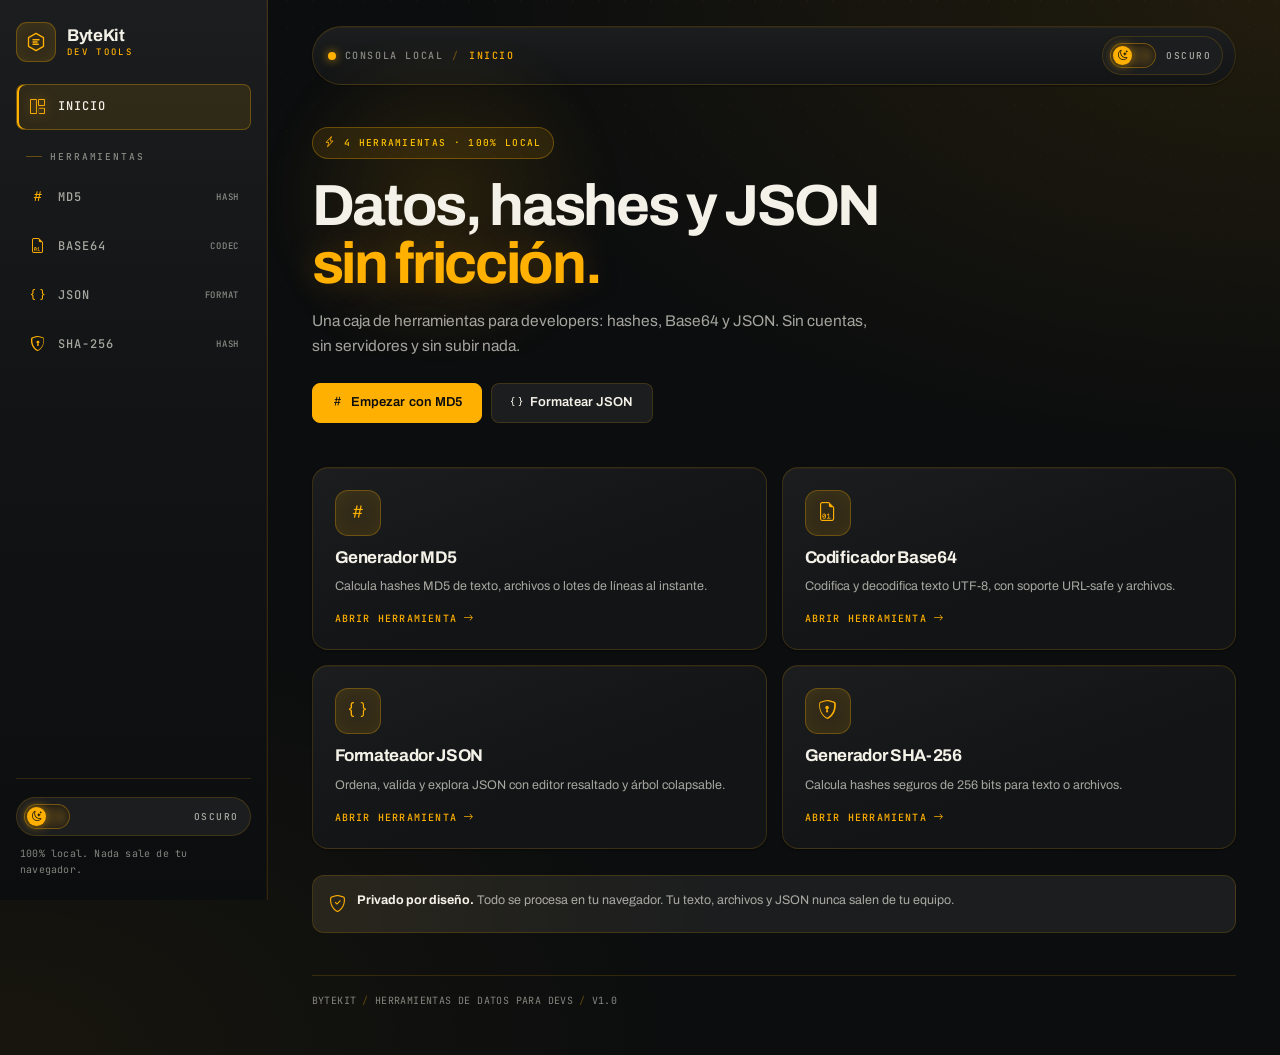
==== commit 2b0e3fea: "estilo jp" ====
--- a/index.html
+++ b/index.html
@@ -9,14 +9,15 @@
     (function () {
       try {
         var t = localStorage.getItem('bytekit:theme');
-        if (t !== 'dark' && t !== 'light') {
-          t = window.matchMedia && window.matchMedia('(prefers-color-scheme: dark)').matches ? 'dark' : 'light';
-        }
+        if (t !== 'dark' && t !== 'light') t = 'dark';
         document.documentElement.setAttribute('data-bs-theme', t);
       } catch (e) {}
     })();
   </script>
   <link rel="icon" href="assets/favicon.svg" type="image/svg+xml">
+  <link rel="preconnect" href="https://fonts.googleapis.com">
+  <link rel="preconnect" href="https://fonts.gstatic.com" crossorigin>
+  <link href="https://fonts.googleapis.com/css2?family=Archivo:ital,wght@0,300..900;1,300..900&family=JetBrains+Mono:wght@400;500;700&display=swap" rel="stylesheet">
   <link href="https://cdn.jsdelivr.net/npm/bootstrap@5.3.3/dist/css/bootstrap.min.css" rel="stylesheet">
   <link href="https://cdn.jsdelivr.net/npm/bootstrap-icons@1.11.3/font/bootstrap-icons.min.css" rel="stylesheet">
   <link rel="stylesheet" href="assets/css/styles.css">
@@ -63,9 +64,9 @@
         </nav>
 
         <div class="sidebar-footer">
-          <button class="theme-toggle" type="button" data-theme-toggle>
-            <i class="bi bi-sun" data-theme-icon></i>
-            <span data-theme-label>Tema claro</span>
+          <button class="theme-toggle theme-switch" type="button" data-theme-toggle role="switch" aria-checked="true" aria-label="Cambiar tema">
+            <span class="ts-track" aria-hidden="true"><span class="ts-thumb"><i class="bi bi-moon-stars" data-theme-icon></i></span></span>
+            <span class="ts-label" data-theme-label>Oscuro</span>
           </button>
           <p class="sidebar-note">100% local. Nada sale de tu navegador.</p>
         </div>
@@ -83,6 +84,14 @@
     </div>
 
     <main class="app-main">
+      <div class="app-topbar">
+        <p class="topbar-context"><span class="lamp" aria-hidden="true"></span> Consola local <span class="topbar-sep">/</span> <strong>Inicio</strong></p>
+        <button class="theme-switch" type="button" data-theme-toggle role="switch" aria-checked="true" aria-label="Cambiar tema">
+          <span class="ts-track" aria-hidden="true"><span class="ts-thumb"><i class="bi bi-moon-stars" data-theme-icon></i></span></span>
+          <span class="ts-label" data-theme-label>Oscuro</span>
+        </button>
+      </div>
+
       <section class="hub-hero">
         <span class="hub-kicker"><i class="bi bi-lightning-charge"></i> 4 herramientas · 100% local</span>
         <h1>Datos, hashes y JSON<br><span>sin fricción.</span></h1>
--- a/assets/css/styles.css
+++ b/assets/css/styles.css
@@ -1,127 +1,119 @@
 /* =========================================================
-   ByteKit · design tokens
+   ByteKit · Consola de instrumentos
+   Estética: oro #FFB000 sobre grafito. Trazos finos, lámparas,
+   tipografía Archivo + JetBrains Mono.
    ========================================================= */
 :root {
-  --font-sans: -apple-system, BlinkMacSystemFont, "Segoe UI", Roboto,
-    "Helvetica Neue", Arial, sans-serif;
-  --font-mono: ui-monospace, SFMono-Regular, "SF Mono", Menlo, Consolas,
-    "Liberation Mono", monospace;
-
-  --bg: #f3f5f8;
-  --surface: #ffffff;
-  --surface-2: #f5f7fa;
-  --surface-3: #eceff4;
-  --border: #e1e5ec;
-  --border-strong: #cbd3df;
-
-  --text: #10141b;
-  --muted: #5b6676;
-  --faint: #8b95a4;
-
-  --accent: #0b8a68;
-  --accent-strong: #086b51;
-  --accent-soft: rgba(11, 138, 104, 0.1);
-  --accent-border: rgba(11, 138, 104, 0.26);
-  --accent-contrast: #ffffff;
-
-  --code-bg: #f7f9fc;
-
-  --danger: #c92a2a;
-  --danger-soft: rgba(201, 42, 42, 0.09);
-  --danger-border: rgba(201, 42, 42, 0.24);
-
-  --json-key: #0b6bcb;
-  --json-string: #0b7a53;
-  --json-number: #b45309;
-  --json-bool: #7c3aed;
-  --json-null: #6b7280;
-
-  --grid-dot: rgba(16, 20, 27, 0.11);
-
-  --shadow-sm: 0 1px 2px rgba(16, 24, 40, 0.05);
-  --shadow-md: 0 18px 44px rgba(16, 24, 40, 0.11);
-
-  --radius: 14px;
-  --radius-sm: 10px;
-}
-
-[data-bs-theme="dark"] {
-  --bg: #080a0e;
-  --surface: #0f1218;
-  --surface-2: #151922;
-  --surface-3: #1c212b;
-  --border: #232a35;
-  --border-strong: #333c4a;
-
-  --text: #e9edf3;
-  --muted: #98a2b3;
-  --faint: #6b7688;
-
-  --accent: #2ee6a8;
-  --accent-strong: #62f0c3;
-  --accent-soft: rgba(46, 230, 168, 0.1);
-  --accent-border: rgba(46, 230, 168, 0.27);
-  --accent-contrast: #04130e;
-
-  --code-bg: #0b0e13;
-
-  --danger: #ff7b7b;
-  --danger-soft: rgba(255, 123, 123, 0.1);
-  --danger-border: rgba(255, 123, 123, 0.26);
-
-  --json-key: #7cc4ff;
-  --json-string: #5be3ad;
-  --json-number: #ffc46b;
-  --json-bool: #c3a6ff;
-  --json-null: #98a2b3;
-
-  --grid-dot: rgba(233, 237, 243, 0.09);
-
-  --shadow-sm: 0 1px 2px rgba(0, 0, 0, 0.32);
-  --shadow-md: 0 22px 54px rgba(0, 0, 0, 0.42);
-}
-
-/* Per-tool accents */
-.tool-md5 {
-  --tool: #0b8a68;
-  --tool-soft: rgba(11, 138, 104, 0.1);
-  --tool-border: rgba(11, 138, 104, 0.28);
-}
-.tool-base64 {
-  --tool: #3b5bdb;
-  --tool-soft: rgba(59, 91, 219, 0.1);
-  --tool-border: rgba(59, 91, 219, 0.28);
-}
-.tool-json {
-  --tool: #b45309;
-  --tool-soft: rgba(180, 83, 9, 0.1);
-  --tool-border: rgba(180, 83, 9, 0.28);
-}
-.tool-sha256 {
-  --tool: #7c3aed;
-  --tool-soft: rgba(124, 58, 237, 0.1);
-  --tool-border: rgba(124, 58, 237, 0.28);
-}
-
-[data-bs-theme="dark"] .tool-md5 {
-  --tool: #2ee6a8;
-  --tool-soft: rgba(46, 230, 168, 0.11);
-  --tool-border: rgba(46, 230, 168, 0.3);
-}
-[data-bs-theme="dark"] .tool-base64 {
-  --tool: #8fa8ff;
-  --tool-soft: rgba(143, 168, 255, 0.11);
-  --tool-border: rgba(143, 168, 255, 0.3);
-}
-[data-bs-theme="dark"] .tool-json {
-  --tool: #f5b544;
-  --tool-soft: rgba(245, 181, 68, 0.1);
-  --tool-border: rgba(245, 181, 68, 0.28);
-}
+  --font-sans: "Archivo", system-ui, -apple-system, "Segoe UI", sans-serif;
+  --font-mono: "JetBrains Mono", ui-monospace, SFMono-Regular, "SF Mono",
+    Menlo, Consolas, monospace;
+
+  --brand-gold: #ffb000;
+  --brand-gold-bright: #ffc400;
+  --brand-gold-deep: #8d5a00;
+
+  --bg: #0b0d0e;
+  --surface: #121415;
+  --surface-2: #1b1d1e;
+  --surface-3: #24211b;
+  --border: rgba(255, 176, 0, 0.16);
+  --border-strong: rgba(255, 176, 0, 0.34);
+
+  --text: #f4f1e8;
+  --muted: rgba(244, 241, 232, 0.66);
+  --faint: rgba(244, 241, 232, 0.52);
+
+  --accent: #ffb000;
+  --accent-strong: #ffc400;
+  --accent-soft: rgba(255, 176, 0, 0.1);
+  --accent-border: rgba(255, 176, 0, 0.3);
+  --accent-contrast: #0b0d0e;
+
+  --code-bg: #0e1011;
+
+  --danger: #ff6b5e;
+  --danger-soft: rgba(255, 107, 94, 0.1);
+  --danger-border: rgba(255, 107, 94, 0.28);
+
+  --ok: #8fd694;
+  --ok-soft: rgba(143, 214, 148, 0.08);
+  --ok-border: rgba(143, 214, 148, 0.26);
+
+  --json-key: #ffc46b;
+  --json-string: #ffe7a3;
+  --json-number: #ff9d5c;
+  --json-bool: #ffd166;
+  --json-null: rgba(244, 241, 232, 0.45);
+
+  --grid-dot: rgba(255, 176, 0, 0.075);
+
+  --shadow-sm: 0 1px 2px rgba(0, 0, 0, 0.42);
+  --shadow-md: 0 22px 54px rgba(0, 0, 0, 0.55);
+  --glow: 0 0 26px rgba(255, 176, 0, 0.16);
+
+  --radius: 12px;
+  --radius-sm: 8px;
+  --radius-lg: 16px;
+
+  --ease-out: cubic-bezier(0.22, 0.61, 0.36, 1);
+  color-scheme: dark;
+}
+
+[data-bs-theme="light"] {
+  --bg: #f6eedc;
+  --surface: #fffdf6;
+  --surface-2: #fbf5e7;
+  --surface-3: #f3e9d2;
+  --border: rgba(138, 90, 0, 0.2);
+  --border-strong: rgba(138, 90, 0, 0.38);
+
+  --text: #1b1710;
+  --muted: #6b5f49;
+  --faint: #75674f;
+
+  --accent: #8a5a00;
+  --accent-strong: #6b4400;
+  --accent-soft: rgba(168, 106, 0, 0.1);
+  --accent-border: rgba(168, 106, 0, 0.32);
+  --accent-contrast: #fff8e6;
+
+  --code-bg: #fffbf1;
+
+  --danger: #b3261e;
+  --danger-soft: rgba(179, 38, 30, 0.08);
+  --danger-border: rgba(179, 38, 30, 0.26);
+
+  --ok: #2e7d4f;
+  --ok-soft: rgba(46, 125, 79, 0.08);
+  --ok-border: rgba(46, 125, 79, 0.26);
+
+  --json-key: #8a5a00;
+  --json-string: #1f6b45;
+  --json-number: #a34a00;
+  --json-bool: #7a4e00;
+  --json-null: #75674f;
+
+  --grid-dot: rgba(27, 23, 16, 0.08);
+
+  --shadow-sm: 0 1px 2px rgba(80, 55, 0, 0.08);
+  --shadow-md: 0 22px 54px rgba(80, 55, 0, 0.16);
+  --glow: 0 0 26px rgba(255, 176, 0, 0.22);
+
+  color-scheme: light;
+}
+
+/* Los cuatro instrumentos comparten el mismo acento oro */
+.tool-md5,
+.tool-base64,
+.tool-json,
+.tool-sha256,
+[data-bs-theme="dark"] .tool-md5,
+[data-bs-theme="dark"] .tool-base64,
+[data-bs-theme="dark"] .tool-json,
 [data-bs-theme="dark"] .tool-sha256 {
-  --tool: #b49bff;
-  --tool-soft: rgba(180, 155, 255, 0.11);
-  --tool-border: rgba(180, 155, 255, 0.3);
+  --tool: var(--accent);
+  --tool-soft: var(--accent-soft);
+  --tool-border: var(--accent-border);
 }
 
 /* =========================================================
@@ -135,19 +127,30 @@
 
 html {
   scroll-behavior: smooth;
+  overflow-x: clip;
 }
 
 body {
   min-height: 100vh;
   margin: 0;
-  background: var(--bg);
+  background:
+    radial-gradient(120% 80% at 100% 0%, rgba(255, 176, 0, 0.09), transparent 55%),
+    radial-gradient(90% 70% at 0% 100%, rgba(255, 176, 0, 0.05), transparent 62%),
+    var(--bg);
   color: var(--text);
   font-family: var(--font-sans);
   font-size: 15px;
-  line-height: 1.55;
+  line-height: 1.6;
   -webkit-font-smoothing: antialiased;
   text-rendering: optimizeLegibility;
   overflow-x: hidden;
+}
+
+[data-bs-theme="light"] body {
+  background:
+    radial-gradient(120% 80% at 100% 0%, rgba(255, 176, 0, 0.16), transparent 58%),
+    radial-gradient(90% 70% at 0% 100%, rgba(168, 106, 0, 0.06), transparent 62%),
+    var(--bg);
 }
 
 body::before {
@@ -158,19 +161,20 @@
   pointer-events: none;
   background-image: radial-gradient(circle at 1px 1px, var(--grid-dot) 1px, transparent 0);
   background-size: 26px 26px;
-  opacity: 0.34;
-  -webkit-mask-image: linear-gradient(to bottom, rgba(0, 0, 0, 0.75), transparent 58%);
-  mask-image: linear-gradient(to bottom, rgba(0, 0, 0, 0.75), transparent 58%);
+  opacity: 0.55;
+  -webkit-mask-image: linear-gradient(to bottom, rgba(0, 0, 0, 0.8), transparent 64%);
+  mask-image: linear-gradient(to bottom, rgba(0, 0, 0, 0.8), transparent 64%);
 }
 
 ::selection {
-  background: var(--accent-soft);
-  color: var(--text);
+  background: var(--brand-gold);
+  color: #0b0d0e;
 }
 
 :focus-visible {
   outline: 2px solid var(--accent);
-  outline-offset: 2px;
+  outline-offset: 3px;
+  border-radius: 4px;
 }
 
 h1,
@@ -178,6 +182,15 @@
 h3,
 p {
   margin-top: 0;
+}
+
+h1,
+h2,
+h3 {
+  font-weight: 700;
+  letter-spacing: -0.02em;
+  line-height: 1.08;
+  text-wrap: balance;
 }
 
 a {
@@ -198,7 +211,47 @@
   border-radius: 5px;
   background: var(--surface-2);
   color: var(--muted);
-  font-size: 11px;
+  font-size: 10.5px;
+}
+
+.lamp {
+  display: inline-block;
+  width: 8px;
+  height: 8px;
+  flex: none;
+  border-radius: 50%;
+  background: var(--brand-gold);
+  box-shadow: 0 0 10px rgba(255, 176, 0, 0.8);
+  animation: pulse 2.6s ease-in-out infinite;
+}
+
+@keyframes pulse {
+  0%,
+  100% {
+    opacity: 1;
+    box-shadow: 0 0 9px rgba(255, 176, 0, 0.8);
+  }
+  50% {
+    opacity: 0.55;
+    box-shadow: 0 0 2px rgba(255, 176, 0, 0.4);
+  }
+}
+
+* {
+  scrollbar-width: thin;
+  scrollbar-color: var(--border-strong) transparent;
+}
+
+::-webkit-scrollbar {
+  width: 10px;
+  height: 10px;
+}
+
+::-webkit-scrollbar-thumb {
+  border: 2px solid transparent;
+  border-radius: 999px;
+  background: var(--border-strong);
+  background-clip: content-box;
 }
 
 /* =========================================================
@@ -212,10 +265,12 @@
 }
 
 .app-sidebar {
-  width: 264px;
-  flex: 0 0 264px;
-  background: var(--surface) !important;
+  width: 268px;
+  flex: 0 0 268px;
+  background:
+    linear-gradient(180deg, var(--surface-2), var(--surface) 42%, var(--bg)) !important;
   border-right: 1px solid var(--border);
+  box-shadow: inset -1px 0 0 rgba(255, 176, 0, 0.04);
 }
 
 .app-sidebar .offcanvas-body {
@@ -239,14 +294,15 @@
 }
 
 .brand-logo {
-  width: 38px;
-  height: 38px;
+  width: 40px;
+  height: 40px;
   flex: none;
   padding: 7px;
   border: 1px solid var(--accent-border);
   border-radius: 11px;
   background: var(--accent-soft);
   color: var(--accent);
+  box-shadow: inset 0 0 18px rgba(255, 176, 0, 0.08);
 }
 
 .brand-text {
@@ -259,11 +315,12 @@
 }
 
 .brand-text small {
-  margin-top: 2px;
-  color: var(--faint);
-  font-size: 9.5px;
-  font-weight: 600;
-  letter-spacing: 0.16em;
+  margin-top: 3px;
+  color: var(--accent);
+  font-family: var(--font-mono);
+  font-size: 9px;
+  font-weight: 500;
+  letter-spacing: 0.26em;
   text-transform: uppercase;
 }
 
@@ -274,33 +331,47 @@
 }
 
 .nav-label {
+  display: flex;
+  align-items: center;
+  gap: 8px;
   margin: 16px 10px 7px;
   color: var(--faint);
-  font-size: 10px;
-  font-weight: 700;
-  letter-spacing: 0.15em;
+  font-family: var(--font-mono);
+  font-size: 9.5px;
+  font-weight: 500;
+  letter-spacing: 0.2em;
   text-transform: uppercase;
 }
 
+.nav-label::before {
+  content: "";
+  width: 16px;
+  height: 1px;
+  background: var(--border-strong);
+}
+
 .tool-link {
   display: flex;
   align-items: center;
   gap: 11px;
-  padding: 9px 11px;
+  padding: 10px 11px;
   border: 1px solid transparent;
-  border-radius: 9px;
+  border-radius: var(--radius-sm);
   color: var(--muted);
-  font-size: 13.5px;
+  font-family: var(--font-mono);
+  font-size: 12px;
   font-weight: 500;
+  letter-spacing: 0.08em;
+  text-transform: uppercase;
   text-decoration: none;
-  transition: background 0.15s ease, color 0.15s ease;
+  transition: background 0.15s ease, border-color 0.15s ease, color 0.15s ease;
 }
 
 .tool-link .bi {
   width: 19px;
   text-align: center;
   color: var(--tool, var(--faint));
-  font-size: 16px;
+  font-size: 15px;
 }
 
 .tool-link:hover {
@@ -312,18 +383,20 @@
   background: var(--tool-soft, var(--accent-soft));
   border-color: var(--tool-border, var(--accent-border));
   color: var(--text);
+  box-shadow: inset 2px 0 0 var(--brand-gold);
 }
 
 .tool-link.active .bi {
   color: var(--tool, var(--accent));
+  filter: drop-shadow(0 0 6px rgba(255, 176, 0, 0.5));
 }
 
 .tool-tag {
   margin-left: auto;
   color: var(--faint);
   font-family: var(--font-mono);
-  font-size: 9.5px;
-  letter-spacing: 0.04em;
+  font-size: 9px;
+  letter-spacing: 0.08em;
 }
 
 .sidebar-footer {
@@ -331,39 +404,93 @@
   flex-direction: column;
   gap: 10px;
   margin-top: auto;
-}
-
-.theme-toggle {
-  display: flex;
-  align-items: center;
-  gap: 10px;
-  width: 100%;
-  padding: 9px 11px;
-  border: 1px solid var(--border);
-  border-radius: 9px;
-  background: var(--surface-2);
-  color: var(--text);
-  font-size: 12.5px;
-  font-weight: 600;
-  cursor: pointer;
-  transition: border-color 0.15s ease, background 0.15s ease;
-}
-
-.theme-toggle:hover {
-  border-color: var(--border-strong);
-}
-
-.theme-toggle .bi {
-  color: var(--accent);
-  font-size: 15px;
+  padding-top: 18px;
+  border-top: 1px solid var(--border);
 }
 
 .sidebar-note {
   margin: 0;
   padding: 0 4px;
   color: var(--faint);
-  font-size: 11px;
-  line-height: 1.5;
+  font-family: var(--font-mono);
+  font-size: 10px;
+  line-height: 1.6;
+  letter-spacing: 0.02em;
+}
+
+/* ---------- Switch de tema ---------- */
+.theme-switch {
+  display: inline-flex;
+  align-items: center;
+  gap: 10px;
+  padding: 6px 11px 6px 7px;
+  border: 1px solid var(--border);
+  border-radius: 999px;
+  background: var(--surface-2);
+  color: var(--text);
+  font-family: var(--font-sans);
+  cursor: pointer;
+  transition: border-color 0.18s ease, background 0.18s ease,
+    box-shadow 0.18s ease;
+}
+
+.theme-switch:hover {
+  border-color: var(--accent-border);
+  box-shadow: 0 0 0 3px var(--accent-soft);
+}
+
+.theme-switch:active {
+  transform: translateY(1px);
+}
+
+.ts-track {
+  position: relative;
+  width: 46px;
+  height: 25px;
+  flex: none;
+  border: 1px solid var(--border-strong);
+  border-radius: 999px;
+  background:
+    radial-gradient(circle at 78% 50%, rgba(255, 176, 0, 0.16), transparent 46%),
+    var(--surface-3);
+  box-shadow: inset 0 1px 4px rgba(0, 0, 0, 0.35);
+}
+
+.ts-thumb {
+  position: absolute;
+  top: 2px;
+  left: 2px;
+  display: grid;
+  place-items: center;
+  width: 19px;
+  height: 19px;
+  border-radius: 50%;
+  background: var(--brand-gold);
+  color: #0b0d0e;
+  font-size: 10px;
+  box-shadow: 0 0 12px rgba(255, 176, 0, 0.7);
+  transition: transform 0.28s var(--ease-out), background 0.28s ease;
+}
+
+[data-bs-theme="light"] .ts-thumb {
+  transform: translateX(21px);
+  background: var(--brand-gold-bright);
+}
+
+.ts-label {
+  color: var(--muted);
+  font-family: var(--font-mono);
+  font-size: 9.5px;
+  font-weight: 500;
+  letter-spacing: 0.16em;
+  text-transform: uppercase;
+  white-space: nowrap;
+}
+
+.theme-toggle {
+  display: flex;
+  justify-content: space-between;
+  width: 100%;
 }
 
 .mobile-topbar {
@@ -376,7 +503,43 @@
   min-width: 0;
   max-width: 1360px;
   margin: 0 auto;
-  padding: 36px clamp(18px, 3.4vw, 52px) 46px;
+  padding: 26px clamp(18px, 3.4vw, 52px) 46px;
+}
+
+/* ---------- Topbar de escritorio ---------- */
+.app-topbar {
+  display: flex;
+  align-items: center;
+  justify-content: space-between;
+  gap: 14px;
+  margin-bottom: 24px;
+  padding: 9px 12px 9px 15px;
+  border: 1px solid var(--border);
+  border-radius: 999px;
+  background: linear-gradient(180deg, var(--surface-2), var(--surface));
+  box-shadow: var(--shadow-sm), inset 0 1px 0 rgba(255, 176, 0, 0.05);
+}
+
+.topbar-context {
+  display: flex;
+  align-items: center;
+  gap: 9px;
+  margin: 0;
+  color: var(--faint);
+  font-family: var(--font-mono);
+  font-size: 10px;
+  font-weight: 500;
+  letter-spacing: 0.16em;
+  text-transform: uppercase;
+}
+
+.topbar-context strong {
+  color: var(--accent);
+  font-weight: 500;
+}
+
+.topbar-sep {
+  color: var(--border-strong);
 }
 
 /* =========================================================
@@ -393,14 +556,15 @@
 .tool-icon {
   display: grid;
   place-items: center;
-  width: 52px;
-  height: 52px;
+  width: 54px;
+  height: 54px;
   flex: none;
   border: 1px solid var(--tool-border, var(--accent-border));
   border-radius: 15px;
   background: var(--tool-soft, var(--accent-soft));
   color: var(--tool, var(--accent));
   font-size: 23px;
+  box-shadow: inset 0 0 24px rgba(255, 176, 0, 0.08);
 }
 
 .tool-header-copy {
@@ -409,27 +573,40 @@
 }
 
 .eyebrow {
-  margin-bottom: 4px;
-  color: var(--faint);
-  font-size: 10.5px;
-  font-weight: 700;
-  letter-spacing: 0.15em;
+  display: flex;
+  align-items: center;
+  gap: 9px;
+  margin-bottom: 7px;
+  color: var(--accent);
+  font-family: var(--font-mono);
+  font-size: 9.5px;
+  font-weight: 500;
+  letter-spacing: 0.22em;
   text-transform: uppercase;
+}
+
+.eyebrow::before {
+  content: "";
+  width: 18px;
+  height: 2px;
+  border-radius: 2px;
+  background: var(--brand-gold);
+  box-shadow: 0 0 8px rgba(255, 176, 0, 0.6);
 }
 
 .tool-header h1 {
   margin: 0;
-  font-size: clamp(26px, 3vw, 33px);
+  font-size: clamp(27px, 3vw, 36px);
   font-weight: 700;
-  letter-spacing: -0.025em;
-  line-height: 1.1;
+  letter-spacing: -0.03em;
+  line-height: 1.06;
 }
 
 .tool-header p {
   max-width: 68ch;
-  margin: 7px 0 0;
+  margin: 8px 0 0;
   color: var(--muted);
-  font-size: 14px;
+  font-size: 13.5px;
 }
 
 .tool-badges {
@@ -441,13 +618,15 @@
 }
 
 .badge-soft {
-  padding: 5px 9px;
+  padding: 5px 10px;
   border: 1px solid var(--border);
   border-radius: 999px;
   background: var(--surface-2);
   color: var(--muted);
   font-family: var(--font-mono);
-  font-size: 10.5px;
+  font-size: 9.5px;
+  letter-spacing: 0.08em;
+  text-transform: uppercase;
   white-space: nowrap;
 }
 
@@ -479,8 +658,8 @@
   overflow: hidden;
   border: 1px solid var(--border);
   border-radius: var(--radius);
-  background: var(--surface);
-  box-shadow: var(--shadow-sm);
+  background: linear-gradient(180deg, var(--surface), var(--surface-2) 150%);
+  box-shadow: var(--shadow-sm), inset 0 1px 0 rgba(255, 176, 0, 0.05);
 }
 
 .panel-head {
@@ -494,12 +673,27 @@
 }
 
 .panel-title {
+  display: flex;
+  align-items: center;
+  gap: 9px;
   margin: 0;
-  color: var(--muted);
-  font-size: 11px;
-  font-weight: 700;
-  letter-spacing: 0.09em;
+  color: var(--accent);
+  font-family: var(--font-mono);
+  font-size: 10px;
+  font-weight: 500;
+  letter-spacing: 0.18em;
   text-transform: uppercase;
+}
+
+.panel-title::before {
+  content: "";
+  width: 7px;
+  height: 7px;
+  flex: none;
+  border-radius: 50%;
+  background: var(--brand-gold);
+  box-shadow: 0 0 9px rgba(255, 176, 0, 0.8);
+  animation: pulse 2.6s ease-in-out infinite;
 }
 
 .panel-actions {
@@ -524,9 +718,15 @@
   flex-wrap: wrap;
   padding: 11px 17px;
   border-top: 1px solid var(--border);
-  background: var(--surface-2);
+  background: var(--code-bg);
   color: var(--faint);
-  font-size: 11.5px;
+  font-family: var(--font-mono);
+  font-size: 10px;
+  letter-spacing: 0.02em;
+}
+
+.panel-foot .bi {
+  color: var(--accent);
 }
 
 /* =========================================================
@@ -540,33 +740,36 @@
   align-items: center;
   justify-content: center;
   gap: 7px;
-  padding: 8px 13px;
+  padding: 9px 14px;
   border: 1px solid transparent;
-  border-radius: 9px;
+  border-radius: var(--radius-sm);
   font-family: var(--font-sans);
-  font-size: 13px;
+  font-size: 12.5px;
   font-weight: 600;
+  letter-spacing: 0.01em;
   line-height: 1.2;
   text-decoration: none;
   cursor: pointer;
-  transition: background 0.15s ease, border-color 0.15s ease, color 0.15s ease,
-    transform 0.1s ease;
+  transition: background 0.16s ease, border-color 0.16s ease, color 0.16s ease,
+    transform 0.16s var(--ease-out), box-shadow 0.16s ease;
 }
 
 .btn-accent {
-  border-color: var(--accent);
-  background: var(--accent);
-  color: var(--accent-contrast);
+  border-color: var(--brand-gold);
+  background: var(--brand-gold);
+  color: #0b0d0e;
 }
 
 .btn-accent:hover {
-  border-color: var(--accent-strong);
-  background: var(--accent-strong);
+  border-color: var(--brand-gold-bright);
+  background: var(--brand-gold-bright);
+  transform: translateY(-2px);
+  box-shadow: 0 12px 26px rgba(255, 176, 0, 0.28);
 }
 
 .btn-accent:active,
 .btn-soft:active {
-  transform: translateY(1px);
+  transform: translateY(0);
 }
 
 .btn-soft {
@@ -576,18 +779,19 @@
 }
 
 .btn-soft:hover {
-  border-color: var(--border-strong);
+  border-color: var(--accent-border);
   background: var(--surface-3);
+  color: var(--accent);
 }
 
 .btn-ghost {
   background: transparent;
-  color: var(--muted);
+  color: var(--accent);
 }
 
 .btn-ghost:hover {
-  background: var(--surface-2);
-  color: var(--text);
+  background: var(--accent-soft);
+  color: var(--accent-strong);
 }
 
 .btn-danger-soft {
@@ -600,8 +804,8 @@
 }
 
 .btn-sm {
-  padding: 6px 10px;
-  font-size: 12px;
+  padding: 6px 11px;
+  font-size: 11.5px;
 }
 
 .btn-accent:disabled,
@@ -609,6 +813,8 @@
 .btn-ghost:disabled {
   opacity: 0.45;
   cursor: not-allowed;
+  transform: none;
+  box-shadow: none;
 }
 
 .icon-btn {
@@ -619,24 +825,26 @@
   flex: none;
   padding: 0;
   border: 1px solid var(--border);
-  border-radius: 9px;
-  background: var(--surface);
+  border-radius: var(--radius-sm);
+  background: var(--surface-2);
   color: var(--muted);
   font-size: 15px;
   cursor: pointer;
-  transition: background 0.15s ease, border-color 0.15s ease, color 0.15s ease;
+  transition: background 0.15s ease, border-color 0.15s ease, color 0.15s ease,
+    box-shadow 0.15s ease;
 }
 
 .icon-btn:hover {
-  border-color: var(--border-strong);
-  background: var(--surface-2);
-  color: var(--text);
-}
-
-.icon-btn.copied {
   border-color: var(--accent-border);
   background: var(--accent-soft);
-  color: var(--accent-strong);
+  color: var(--accent);
+  box-shadow: 0 0 16px rgba(255, 176, 0, 0.12);
+}
+
+.icon-btn.copied {
+  border-color: var(--ok-border);
+  background: var(--ok-soft);
+  color: var(--ok);
 }
 
 .icon-btn:disabled {
@@ -668,8 +876,8 @@
   background: var(--code-bg);
   color: var(--text);
   font-family: var(--font-mono);
-  font-size: 13.5px;
-  line-height: 1.65;
+  font-size: 13px;
+  line-height: 1.7;
   resize: vertical;
   transition: border-color 0.15s ease, box-shadow 0.15s ease;
 }
@@ -681,7 +889,7 @@
 input.field {
   height: 40px;
   padding: 8px 12px;
-  font-size: 12.5px;
+  font-size: 12px;
 }
 
 .field::placeholder {
@@ -709,17 +917,21 @@
 
 .form-check-label {
   color: var(--muted);
-  font-size: 12.5px;
+  font-family: var(--font-mono);
+  font-size: 11px;
+  letter-spacing: 0.04em;
   cursor: pointer;
 }
 
 .form-check-input {
+  border-color: var(--border-strong);
+  background-color: var(--surface-3);
   cursor: pointer;
 }
 
 .form-check-input:checked {
-  border-color: var(--accent);
-  background-color: var(--accent);
+  border-color: var(--brand-gold);
+  background-color: var(--brand-gold);
 }
 
 .form-check-input:focus {
@@ -745,7 +957,8 @@
 .meta {
   color: var(--faint);
   font-family: var(--font-mono);
-  font-size: 11.5px;
+  font-size: 10.5px;
+  letter-spacing: 0.02em;
   font-variant-numeric: tabular-nums;
 }
 
@@ -761,7 +974,7 @@
   padding: 3px;
   border: 1px solid var(--border);
   border-radius: var(--radius-sm);
-  background: var(--surface-2);
+  background: var(--surface-3);
 }
 
 .segmented button {
@@ -770,15 +983,17 @@
   gap: 6px;
   padding: 6px 12px;
   border: 0;
-  border-radius: 7px;
+  border-radius: 6px;
   background: transparent;
   color: var(--muted);
-  font-family: var(--font-sans);
-  font-size: 12.5px;
-  font-weight: 600;
+  font-family: var(--font-mono);
+  font-size: 10.5px;
+  font-weight: 500;
+  letter-spacing: 0.06em;
+  text-transform: uppercase;
   white-space: nowrap;
   cursor: pointer;
-  transition: background 0.15s ease, color 0.15s ease;
+  transition: background 0.15s ease, color 0.15s ease, box-shadow 0.15s ease;
 }
 
 .segmented button:hover {
@@ -786,20 +1001,20 @@
 }
 
 .segmented button.active {
-  background: var(--surface);
-  color: var(--text);
-  box-shadow: var(--shadow-sm);
+  background: var(--brand-gold);
+  color: #0b0d0e;
+  box-shadow: 0 0 16px rgba(255, 176, 0, 0.25);
 }
 
 .select-inline {
   height: 32px;
   padding: 4px 26px 4px 9px;
   border: 1px solid var(--border);
-  border-radius: 8px;
+  border-radius: 7px;
   background: var(--surface-2);
   color: var(--muted);
-  font-family: var(--font-sans);
-  font-size: 11.5px;
+  font-family: var(--font-mono);
+  font-size: 10.5px;
   cursor: pointer;
 }
 
@@ -818,8 +1033,10 @@
   min-height: 106px;
   padding: 17px 18px;
   border: 1px solid var(--border);
-  border-radius: 12px;
-  background: var(--code-bg);
+  border-radius: 10px;
+  background:
+    radial-gradient(120% 100% at 100% 0%, rgba(255, 176, 0, 0.06), transparent 60%),
+    var(--code-bg);
   font-family: var(--font-mono);
   font-size: clamp(15px, 1.7vw, 19px);
   letter-spacing: 0.035em;
@@ -830,7 +1047,7 @@
 
 .result-box.has-value {
   border-color: var(--accent-border);
-  box-shadow: 0 0 0 3px var(--accent-soft);
+  box-shadow: 0 0 0 3px var(--accent-soft), inset 0 0 34px rgba(255, 176, 0, 0.05);
 }
 
 .result-box.empty {
@@ -867,18 +1084,21 @@
   display: inline-flex;
   align-items: center;
   gap: 6px;
-  padding: 4px 9px;
+  padding: 4px 10px;
   border: 1px solid transparent;
   border-radius: 999px;
-  font-size: 11.5px;
-  font-weight: 600;
+  font-family: var(--font-mono);
+  font-size: 9.5px;
+  font-weight: 500;
+  letter-spacing: 0.06em;
+  text-transform: uppercase;
   white-space: nowrap;
 }
 
 .status.ok {
-  border-color: var(--accent-border);
-  background: var(--accent-soft);
-  color: var(--accent-strong);
+  border-color: var(--ok-border);
+  background: var(--ok-soft);
+  color: var(--ok);
 }
 
 .status.err {
@@ -904,16 +1124,19 @@
   gap: 7px;
   padding: 30px 18px;
   border: 1.5px dashed var(--border-strong);
-  border-radius: 12px;
-  background: var(--surface-2);
+  border-radius: 10px;
+  background:
+    radial-gradient(90% 120% at 50% 0%, rgba(255, 176, 0, 0.06), transparent 65%),
+    var(--surface-2);
   color: var(--muted);
   text-align: center;
   cursor: pointer;
-  transition: background 0.15s ease, border-color 0.15s ease, color 0.15s ease;
+  transition: background 0.16s ease, border-color 0.16s ease, color 0.16s ease,
+    box-shadow 0.16s ease;
 }
 
 .dropzone .bi {
-  color: var(--faint);
+  color: var(--accent);
   font-size: 26px;
 }
 
@@ -924,7 +1147,8 @@
 
 .dropzone small {
   color: var(--faint);
-  font-size: 11px;
+  font-family: var(--font-mono);
+  font-size: 10px;
 }
 
 .dropzone:hover,
@@ -932,11 +1156,13 @@
   border-color: var(--accent);
   background: var(--accent-soft);
   color: var(--accent-strong);
+  box-shadow: inset 0 0 40px rgba(255, 176, 0, 0.06);
 }
 
 .dropzone:hover .bi,
 .dropzone.dragover .bi {
   color: var(--accent);
+  filter: drop-shadow(0 0 8px rgba(255, 176, 0, 0.5));
 }
 
 .file-meta {
@@ -972,7 +1198,7 @@
 .file-meta .file-sub {
   color: var(--faint);
   font-family: var(--font-mono);
-  font-size: 10.5px;
+  font-size: 10px;
 }
 
 .file-thumb {
@@ -997,7 +1223,8 @@
   width: 0;
   height: 100%;
   border-radius: inherit;
-  background: var(--accent);
+  background: linear-gradient(90deg, var(--brand-gold-deep), var(--brand-gold));
+  box-shadow: 0 0 12px rgba(255, 176, 0, 0.6);
   transition: width 0.15s ease;
 }
 
@@ -1015,8 +1242,11 @@
   align-items: center;
   gap: 8px;
   color: var(--muted);
-  font-size: 12px;
-  font-weight: 600;
+  font-family: var(--font-mono);
+  font-size: 10.5px;
+  font-weight: 500;
+  letter-spacing: 0.06em;
+  text-transform: uppercase;
   list-style: none;
   cursor: pointer;
   user-select: none;
@@ -1029,7 +1259,7 @@
 .disclosure summary::before {
   content: "›";
   display: inline-block;
-  color: var(--faint);
+  color: var(--accent);
   font-size: 16px;
   line-height: 1;
   transition: transform 0.15s ease;
@@ -1045,7 +1275,7 @@
   border-radius: 999px;
   color: var(--faint);
   font-family: var(--font-mono);
-  font-size: 10px;
+  font-size: 9.5px;
 }
 
 .disclosure-body {
@@ -1068,7 +1298,7 @@
   min-width: 0;
   padding: 7px 9px;
   border: 1px solid var(--border);
-  border-radius: 9px;
+  border-radius: var(--radius-sm);
   background: var(--surface-2);
 }
 
@@ -1087,9 +1317,9 @@
 
 .history-item .hist-hash {
   overflow: hidden;
-  color: var(--text);
-  font-family: var(--font-mono);
-  font-size: 11px;
+  color: var(--accent);
+  font-family: var(--font-mono);
+  font-size: 10.5px;
   text-overflow: ellipsis;
   white-space: nowrap;
 }
@@ -1097,7 +1327,8 @@
 .history-item .hist-time {
   flex: none;
   color: var(--faint);
-  font-size: 10px;
+  font-family: var(--font-mono);
+  font-size: 9.5px;
   font-variant-numeric: tabular-nums;
 }
 
@@ -1107,7 +1338,8 @@
   border-radius: var(--radius-sm);
   background: var(--surface-2);
   color: var(--faint);
-  font-size: 12px;
+  font-family: var(--font-mono);
+  font-size: 11px;
   text-align: center;
 }
 
@@ -1130,11 +1362,12 @@
   z-index: 1;
   padding: 8px 10px;
   border-bottom: 1px solid var(--border);
-  background: var(--surface-2);
-  color: var(--faint);
-  font-size: 10px;
-  font-weight: 700;
-  letter-spacing: 0.08em;
+  background: var(--surface-3);
+  color: var(--accent);
+  font-family: var(--font-mono);
+  font-size: 9px;
+  font-weight: 500;
+  letter-spacing: 0.12em;
   text-align: left;
   text-transform: uppercase;
 }
@@ -1152,6 +1385,7 @@
 .bk-table .line-no {
   width: 34px;
   color: var(--faint);
+  font-family: var(--font-mono);
   font-variant-numeric: tabular-nums;
   text-align: right;
 }
@@ -1167,7 +1401,7 @@
 .bk-table .line-hash {
   color: var(--text);
   font-family: var(--font-mono);
-  font-size: 10.5px;
+  font-size: 10px;
   word-break: break-all;
 }
 
@@ -1199,10 +1433,12 @@
   padding: 10px 12px;
   border: 1px solid var(--border);
   border-radius: var(--radius-sm);
-  background: var(--surface-2);
+  background:
+    linear-gradient(90deg, rgba(255, 176, 0, 0.06), transparent 40%),
+    var(--surface-2);
   color: var(--muted);
   font-size: 11.5px;
-  line-height: 1.55;
+  line-height: 1.6;
 }
 
 .note .bi {
@@ -1224,7 +1460,7 @@
   height: clamp(430px, 62vh, 680px);
   overflow: hidden;
   border: 1px solid var(--border);
-  border-radius: 12px;
+  border-radius: 10px;
   background: var(--code-bg);
   transition: border-color 0.15s ease, box-shadow 0.15s ease;
 }
@@ -1247,8 +1483,8 @@
   background: transparent;
   color: var(--text);
   font-family: var(--font-mono);
-  font-size: 13.5px;
-  line-height: 1.65;
+  font-size: 13px;
+  line-height: 1.7;
   resize: none;
 }
 
@@ -1261,8 +1497,8 @@
   background: var(--code-bg);
   color: var(--text);
   font-family: var(--font-mono);
-  font-size: 13.5px;
-  line-height: 1.65;
+  font-size: 13px;
+  line-height: 1.7;
 }
 
 .cm-s-bytekit .CodeMirror-gutters {
@@ -1272,11 +1508,11 @@
 
 .cm-s-bytekit .CodeMirror-linenumber {
   color: var(--faint);
-  font-size: 11px;
+  font-size: 10.5px;
 }
 
 .cm-s-bytekit .CodeMirror-cursor {
-  border-left: 2px solid var(--accent);
+  border-left: 2px solid var(--brand-gold);
 }
 
 .cm-s-bytekit .CodeMirror-activeline-background {
@@ -1333,8 +1569,8 @@
   overflow: auto;
   padding: 4px 2px;
   font-family: var(--font-mono);
-  font-size: 12.5px;
-  line-height: 1.75;
+  font-size: 12px;
+  line-height: 1.8;
 }
 
 .json-tree ul {
@@ -1370,43 +1606,43 @@
   content: "▸";
   width: 10px;
   flex: none;
+  color: var(--accent);
+  font-size: 10px;
+  transition: transform 0.12s ease;
+}
+
+.json-tree details[open] > summary::before {
+  transform: rotate(90deg);
+}
+
+.json-tree .json-key {
+  color: var(--json-key);
+}
+
+.json-tree .json-string {
+  color: var(--json-string);
+}
+
+.json-tree .json-number {
+  color: var(--json-number);
+}
+
+.json-tree .json-bool {
+  color: var(--json-bool);
+}
+
+.json-tree .json-null {
+  color: var(--json-null);
+}
+
+.json-tree .json-meta {
   color: var(--faint);
   font-size: 10px;
-  transition: transform 0.12s ease;
-}
-
-.json-tree details[open] > summary::before {
-  transform: rotate(90deg);
-}
-
-.json-tree .json-key {
-  color: var(--json-key);
-}
-
-.json-tree .json-string {
-  color: var(--json-string);
-}
-
-.json-tree .json-number {
-  color: var(--json-number);
-}
-
-.json-tree .json-bool {
-  color: var(--json-bool);
-}
-
-.json-tree .json-null {
-  color: var(--json-null);
-}
-
-.json-tree .json-meta {
-  color: var(--faint);
-  font-size: 10.5px;
 }
 
 .json-tree .json-idx {
   color: var(--faint);
-  font-size: 10.5px;
+  font-size: 10px;
 }
 
 .json-tree .json-leaf {
@@ -1423,8 +1659,8 @@
   background: var(--code-bg);
   color: var(--text);
   font-family: var(--font-mono);
-  font-size: 12.5px;
-  line-height: 1.65;
+  font-size: 12px;
+  line-height: 1.7;
   white-space: pre-wrap;
   word-break: break-word;
 }
@@ -1445,12 +1681,14 @@
   background: var(--surface-2);
   color: var(--muted);
   font-family: var(--font-mono);
-  font-size: 10.5px;
+  font-size: 9.5px;
+  letter-spacing: 0.04em;
+  text-transform: uppercase;
   white-space: nowrap;
 }
 
 .stat-chip b {
-  color: var(--text);
+  color: var(--accent);
   font-weight: 600;
 }
 
@@ -1462,49 +1700,78 @@
    Hub
    ========================================================= */
 .hub-hero {
-  max-width: 790px;
-  padding: 18px 0 4px;
+  position: relative;
+  isolation: isolate;
+  max-width: 820px;
+  padding: 18px 0 6px;
+}
+
+.hub-hero::before {
+  content: "";
+  position: absolute;
+  z-index: -1;
+  top: -60px;
+  left: -80px;
+  width: 420px;
+  height: 300px;
+  pointer-events: none;
+  background: radial-gradient(circle, rgba(255, 176, 0, 0.12), transparent 68%);
+  filter: blur(10px);
 }
 
 .hub-kicker {
   display: inline-flex;
   align-items: center;
-  gap: 7px;
-  padding: 5px 10px;
+  gap: 8px;
+  padding: 6px 11px;
   border: 1px solid var(--accent-border);
   border-radius: 999px;
   background: var(--accent-soft);
   color: var(--accent-strong);
   font-family: var(--font-mono);
-  font-size: 10.5px;
-  font-weight: 600;
+  font-size: 9.5px;
+  font-weight: 500;
+  letter-spacing: 0.14em;
+  text-transform: uppercase;
+}
+
+.hub-kicker .bi {
+  color: var(--brand-gold);
+  font-size: 11px;
 }
 
 .hub-hero h1 {
-  margin: 16px 0 14px;
-  font-size: clamp(34px, 4.8vw, 54px);
+  margin: 18px 0 14px;
+  font-size: clamp(36px, 5vw, 58px);
   font-weight: 700;
-  letter-spacing: -0.038em;
-  line-height: 1.03;
+  letter-spacing: -0.04em;
+  line-height: 1.01;
 }
 
 .hub-hero h1 span {
   color: var(--accent);
+  text-shadow: 0 0 34px rgba(255, 176, 0, 0.22);
 }
 
 .hub-hero p {
   max-width: 62ch;
   margin: 0;
   color: var(--muted);
-  font-size: 16px;
-  line-height: 1.6;
+  font-size: 15.5px;
+  line-height: 1.65;
 }
 
 .hub-actions {
   display: flex;
   flex-wrap: wrap;
   gap: 9px;
-  margin-top: 22px;
+  margin-top: 24px;
+}
+
+.hub-actions .btn-accent,
+.hub-actions .btn-soft {
+  padding: 11px 18px;
+  font-size: 13px;
 }
 
 .hub-grid {
@@ -1520,14 +1787,16 @@
   flex-direction: column;
   gap: 9px;
   overflow: hidden;
-  padding: 20px;
+  padding: 22px;
   border: 1px solid var(--border);
-  border-radius: 16px;
-  background: var(--surface);
-  box-shadow: var(--shadow-sm);
+  border-radius: var(--radius-lg);
+  background:
+    linear-gradient(160deg, var(--surface-2), var(--surface) 58%);
+  box-shadow: var(--shadow-sm), inset 0 1px 0 rgba(255, 176, 0, 0.05);
   color: var(--text);
   text-decoration: none;
-  transition: transform 0.2s ease, border-color 0.2s ease, box-shadow 0.2s ease;
+  transition: transform 0.22s var(--ease-out), border-color 0.22s ease,
+    box-shadow 0.22s ease;
 }
 
 .hub-card::after {
@@ -1535,15 +1804,16 @@
   position: absolute;
   inset: 0;
   pointer-events: none;
-  background: radial-gradient(420px 170px at 100% 0, var(--tool-soft), transparent 70%);
+  background: radial-gradient(420px 190px at 100% 0, rgba(255, 176, 0, 0.16), transparent 70%);
   opacity: 0;
-  transition: opacity 0.2s ease;
+  transition: opacity 0.22s ease;
 }
 
 .hub-card:hover {
-  transform: translateY(-3px);
-  border-color: var(--tool-border);
-  box-shadow: var(--shadow-md);
+  transform: translateY(-4px);
+  border-color: var(--accent-border);
+  box-shadow: var(--shadow-md), 0 0 0 1px var(--accent-soft),
+    0 18px 50px rgba(255, 176, 0, 0.08);
 }
 
 .hub-card:hover::after {
@@ -1551,35 +1821,38 @@
 }
 
 .hub-card .tool-icon {
-  width: 44px;
-  height: 44px;
+  width: 46px;
+  height: 46px;
   border-radius: 13px;
   font-size: 19px;
 }
 
 .hub-card h2 {
-  margin: 3px 0 0;
+  margin: 4px 0 0;
   font-size: 17px;
   font-weight: 700;
-  letter-spacing: -0.015em;
+  letter-spacing: -0.02em;
 }
 
 .hub-card p {
   flex: 1;
   margin: 0;
   color: var(--muted);
-  font-size: 13px;
-  line-height: 1.55;
+  font-size: 12.5px;
+  line-height: 1.6;
 }
 
 .hub-cta {
   display: inline-flex;
   align-items: center;
   gap: 6px;
-  margin-top: 4px;
-  color: var(--tool);
-  font-size: 12px;
-  font-weight: 700;
+  margin-top: 6px;
+  color: var(--accent);
+  font-family: var(--font-mono);
+  font-size: 10px;
+  font-weight: 500;
+  letter-spacing: 0.12em;
+  text-transform: uppercase;
 }
 
 .hub-cta .bi {
@@ -1597,11 +1870,13 @@
   margin-top: 26px;
   padding: 14px 16px;
   border: 1px solid var(--border);
-  border-radius: 12px;
-  background: var(--surface-2);
+  border-radius: var(--radius);
+  background:
+    linear-gradient(90deg, rgba(255, 176, 0, 0.06), transparent 45%),
+    var(--surface-2);
   color: var(--muted);
   font-size: 12.5px;
-  line-height: 1.55;
+  line-height: 1.6;
 }
 
 .privacy-strip .bi {
@@ -1627,7 +1902,10 @@
   padding-top: 17px;
   border-top: 1px solid var(--border);
   color: var(--faint);
-  font-size: 11px;
+  font-family: var(--font-mono);
+  font-size: 10px;
+  letter-spacing: 0.04em;
+  text-transform: uppercase;
 }
 
 .app-footer .sep {
@@ -1640,7 +1918,7 @@
 }
 
 .app-footer a:hover {
-  color: var(--text);
+  color: var(--accent);
 }
 
 /* =========================================================
@@ -1663,11 +1941,11 @@
   gap: 9px;
   padding: 11px 14px;
   border: 1px solid var(--border);
-  border-radius: 11px;
+  border-radius: var(--radius-sm);
   background: var(--surface);
-  box-shadow: var(--shadow-md);
+  box-shadow: var(--shadow-md), inset 2px 0 0 var(--brand-gold);
   color: var(--text);
-  font-size: 13px;
+  font-size: 12.5px;
   font-weight: 500;
   animation: toast-in 0.22s ease both;
 }
@@ -1676,6 +1954,10 @@
   flex: none;
   color: var(--accent);
   font-size: 16px;
+}
+
+.bk-toast.error {
+  box-shadow: var(--shadow-md), inset 2px 0 0 var(--danger);
 }
 
 .bk-toast.error .bi {
@@ -1745,6 +2027,7 @@
     align-items: center;
     padding: 15px 16px;
     border-bottom: 1px solid var(--border);
+    background: var(--surface);
   }
 
   .app-sidebar .offcanvas-body {
@@ -1761,16 +2044,27 @@
     z-index: 1035;
     padding: 9px 14px;
     border-bottom: 1px solid var(--border);
-    background: var(--surface);
+    background: rgba(18, 20, 21, 0.92);
+    backdrop-filter: blur(10px);
+  }
+
+  [data-bs-theme="light"] .mobile-topbar {
+    background: rgba(255, 253, 246, 0.92);
   }
 
   .brand-compact {
     margin: 0 auto;
     color: var(--text);
-    font-size: 15px;
-    font-weight: 700;
-    letter-spacing: -0.02em;
+    font-family: var(--font-mono);
+    font-size: 13px;
+    font-weight: 500;
+    letter-spacing: 0.16em;
+    text-transform: uppercase;
     text-decoration: none;
+  }
+
+  .app-topbar {
+    display: none;
   }
 
   .app-main {
@@ -1799,7 +2093,7 @@
   }
 
   .hub-hero h1 {
-    font-size: clamp(31px, 9vw, 42px);
+    font-size: clamp(32px, 9vw, 44px);
   }
 
   .hub-hero p {
@@ -1879,4 +2173,9 @@
     animation-iteration-count: 1 !important;
     transition-duration: 0.001ms !important;
   }
-}
+
+  .lamp,
+  .panel-title::before {
+    animation: none !important;
+  }
+}
